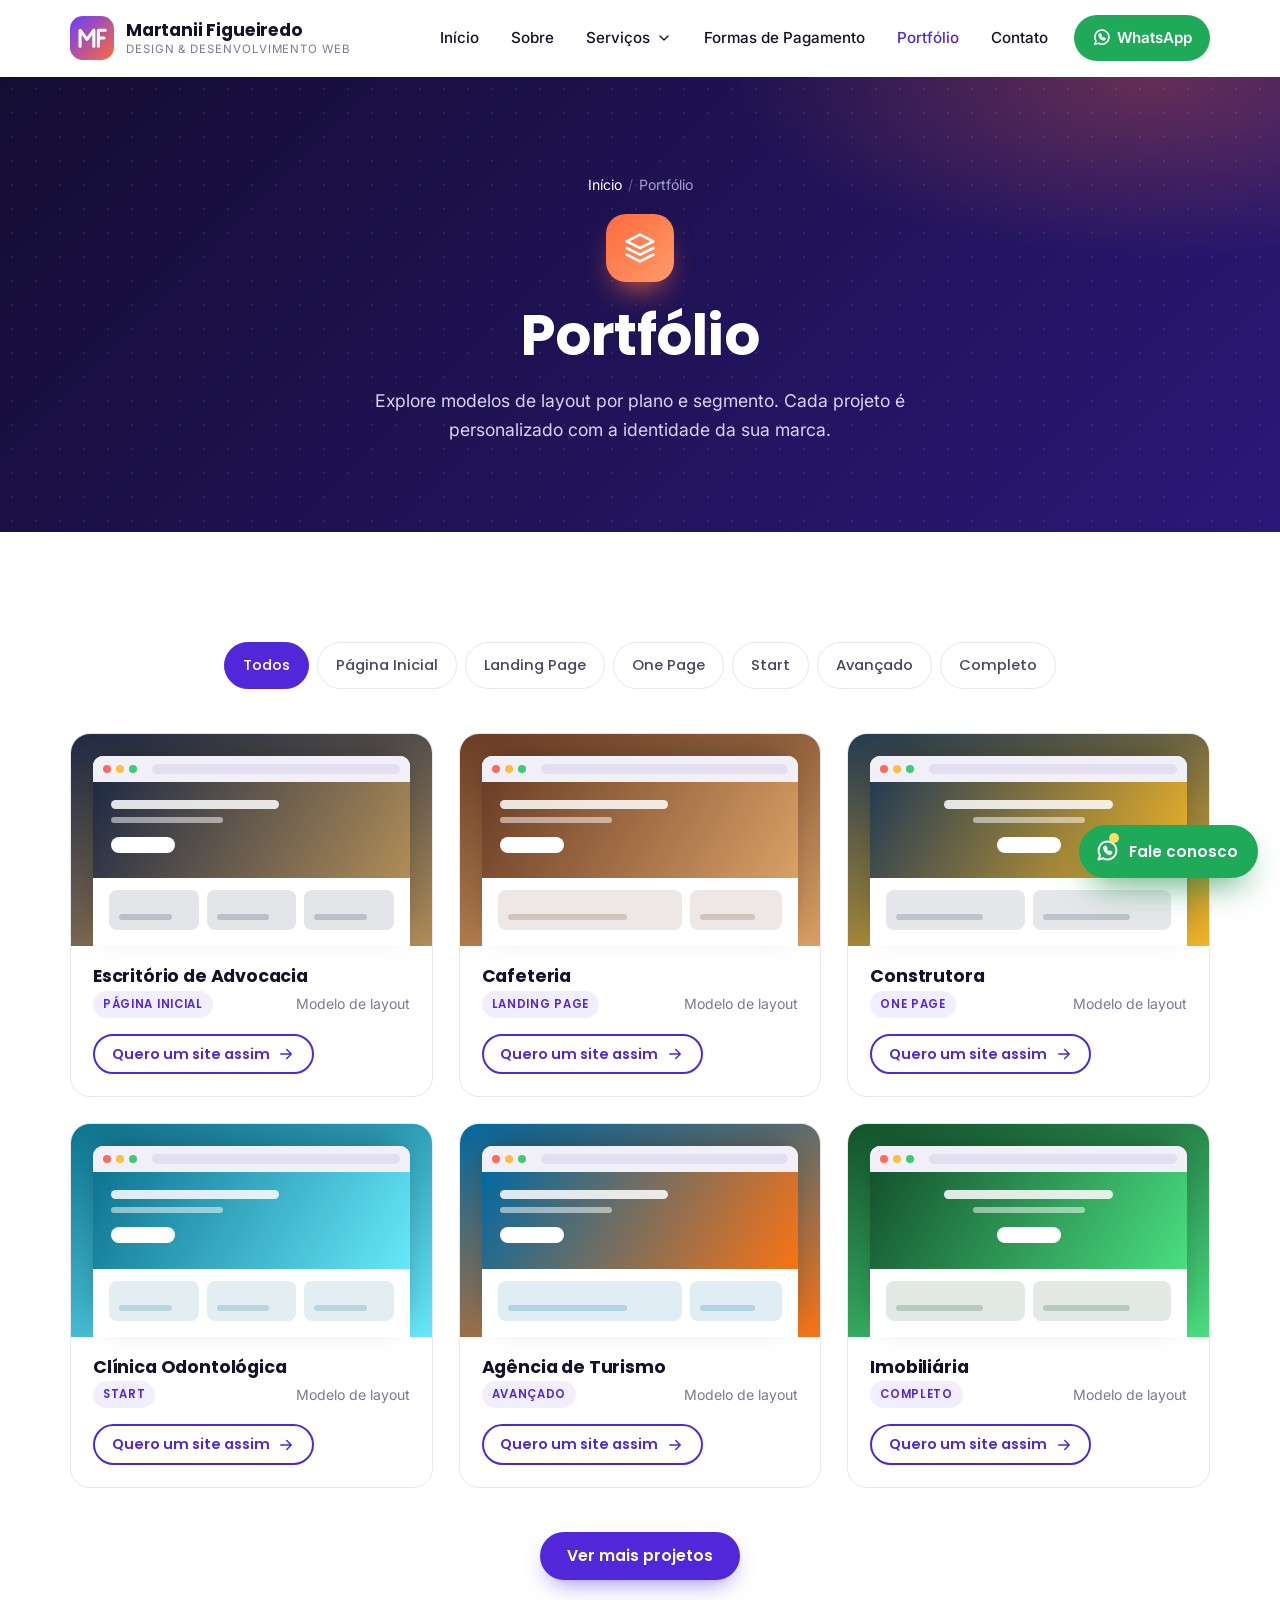
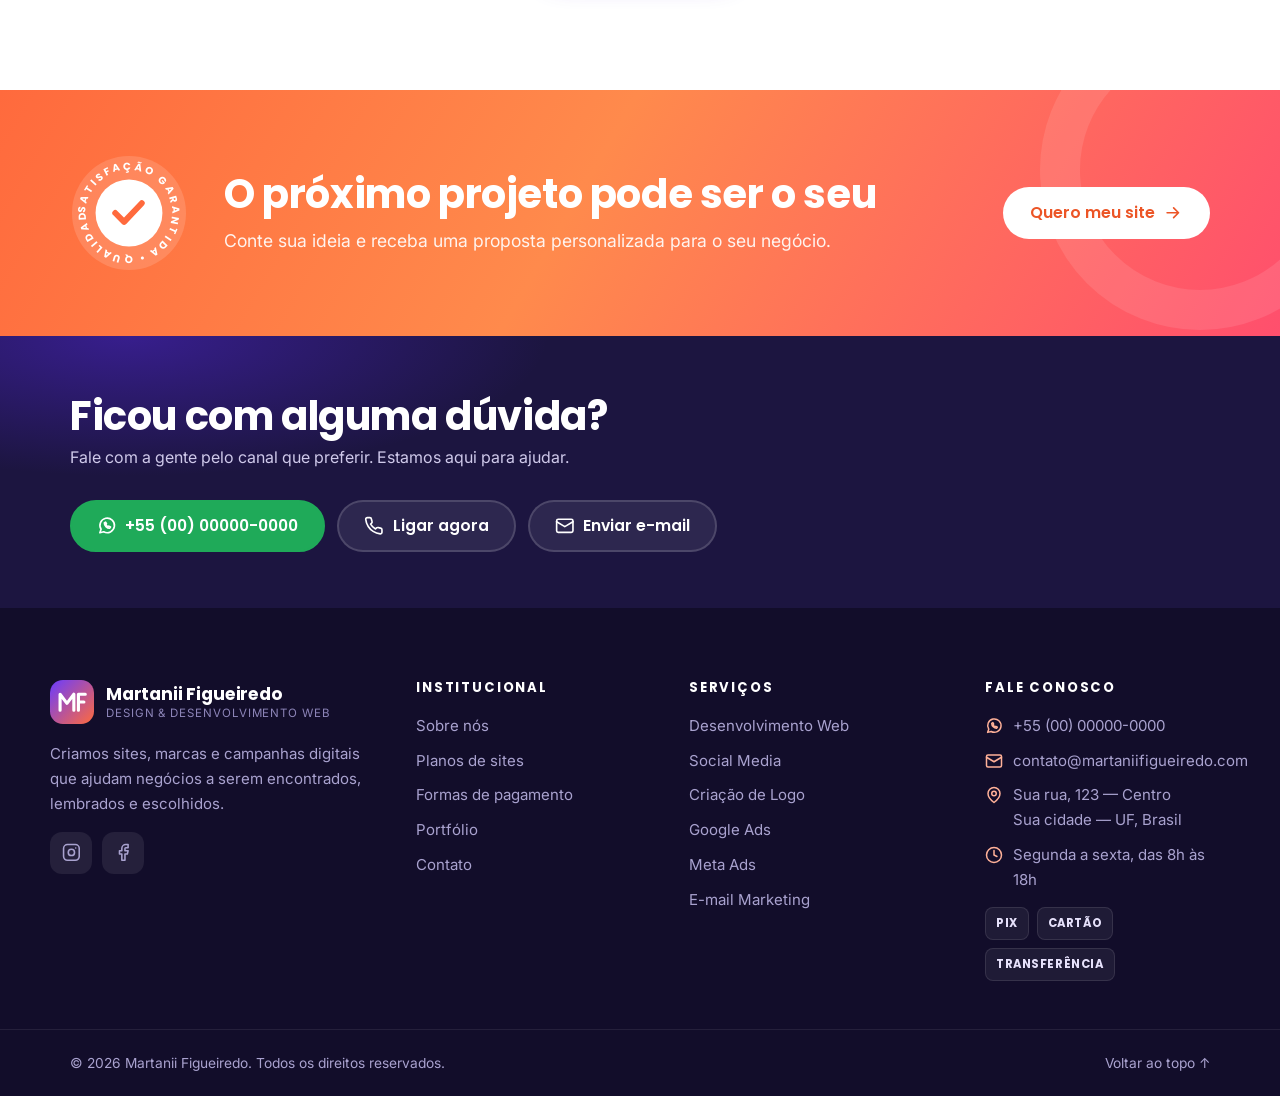
==== portfolio.html @ 997f7126 "Cria site da Martanii Figueiredo com todas as páginas Site estático com Início, Sobre, seis páginas " ====
<!DOCTYPE html>
<html lang="pt-BR">
<head>
  <meta charset="UTF-8">
  <meta name="viewport" content="width=device-width, initial-scale=1">
  <title>Portfólio — Modelos de Sites | Martanii Figueiredo</title>
  <meta name="description" content="Veja modelos de sites por plano e segmento: advocacia, clínicas, restaurantes, construtoras, lojas e muito mais.">
  <meta name="theme-color" content="#231660">
  <meta property="og:type" content="website">
  <meta property="og:locale" content="pt_BR">
  <meta property="og:title" content="Portfólio — Modelos de Sites | Martanii Figueiredo">
  <meta property="og:description" content="Veja modelos de sites por plano e segmento: advocacia, clínicas, restaurantes, construtoras, lojas e muito mais.">
  <link rel="icon" href="assets/img/favicon.svg" type="image/svg+xml">
  <link rel="preconnect" href="https://fonts.googleapis.com">
  <link rel="preconnect" href="https://fonts.gstatic.com" crossorigin>
  <link rel="stylesheet" href="https://fonts.googleapis.com/css2?family=Inter:wght@400;500;600&family=Poppins:wght@500;600;700;800&display=swap">
  <link rel="stylesheet" href="assets/css/style.css">
  <script>document.documentElement.className = "js";</script>
  <script src="assets/js/config.js" defer></script>
  <script src="assets/js/main.js" defer></script>
</head>
<body data-page="portfolio">
  <a class="skip-link" href="#conteudo">Pular para o conteúdo</a>
  <div id="site-header"></div>

  <main id="conteudo">
    <section class="page-hero">
      <div class="container">
        <nav aria-label="Você está em"><ol class="breadcrumb"><li><a href="index.html">Início</a></li><li aria-current="page">Portfólio</li></ol></nav>
        <div class="hero-ico"><i data-icon="layers"></i></div>
        <h1>Portfólio</h1>
        <p>Explore modelos de layout por plano e segmento. Cada projeto é personalizado com a identidade da sua marca.</p>
      </div>
    </section>

    <section class="section" data-service="Desenvolvimento Web">
      <div class="container">
        <!--
          PARA ADICIONAR UM TRABALHO REAL: copie um bloco <article class="work">,
          troque o nome, a categoria (data-cat) e as cores (--c1 / --c2).
          Para mostrar uma imagem real, substitua o <div class="ui">...</div>
          por <img src="assets/img/portfolio/nome.jpg" alt="Site do cliente">
          e troque o botão por <a class="btn btn-outline btn-sm" href="https://site-do-cliente" target="_blank" rel="noopener">Ver site</a>.
        -->
        <div class="filters reveal" role="group" aria-label="Filtrar por plano"><button type="button" data-filter="all" aria-pressed="true">Todos</button><button type="button" data-filter="inicial" aria-pressed="false">Página Inicial</button><button type="button" data-filter="landing" aria-pressed="false">Landing Page</button><button type="button" data-filter="onepage" aria-pressed="false">One Page</button><button type="button" data-filter="start" aria-pressed="false">Start</button><button type="button" data-filter="avancado" aria-pressed="false">Avançado</button><button type="button" data-filter="completo" aria-pressed="false">Completo</button></div>
        <div class="portfolio">
          <article class="work reveal" data-cat="inicial">
            <div class="work-thumb v1" style="--c1:#1f2a44;--c2:#b08d57" aria-hidden="true">
              <div class="ui">
                <div class="ui-bar"><i></i><i></i><i></i><em></em></div>
                <div class="ui-hero"><div class="ui-line w60"></div><div class="ui-line w40 sm"></div><span class="ui-btn"></span></div>
                <div class="ui-body"><div class="ui-card"></div><div class="ui-card"></div><div class="ui-card"></div></div>
              </div>
            </div>
            <div class="work-info">
              <h3>Escritório de Advocacia</h3>
              <div class="work-meta"><span class="tag">Página Inicial</span><span>Modelo de layout</span></div>
              <a class="btn btn-outline btn-sm" href="contato.html" data-plan="Página Inicial">Quero um site assim <i data-icon="arrow"></i></a>
            </div>
          </article>
          <article class="work reveal" data-cat="landing">
            <div class="work-thumb v2" style="--c1:#6b3e26;--c2:#d9a066" aria-hidden="true">
              <div class="ui">
                <div class="ui-bar"><i></i><i></i><i></i><em></em></div>
                <div class="ui-hero"><div class="ui-line w60"></div><div class="ui-line w40 sm"></div><span class="ui-btn"></span></div>
                <div class="ui-body"><div class="ui-card"></div><div class="ui-card"></div></div>
              </div>
            </div>
            <div class="work-info">
              <h3>Cafeteria</h3>
              <div class="work-meta"><span class="tag">Landing Page</span><span>Modelo de layout</span></div>
              <a class="btn btn-outline btn-sm" href="contato.html" data-plan="Landing Page">Quero um site assim <i data-icon="arrow"></i></a>
            </div>
          </article>
          <article class="work reveal" data-cat="onepage">
            <div class="work-thumb v3" style="--c1:#243b53;--c2:#f0b429" aria-hidden="true">
              <div class="ui">
                <div class="ui-bar"><i></i><i></i><i></i><em></em></div>
                <div class="ui-hero"><div class="ui-line w60"></div><div class="ui-line w40 sm"></div><span class="ui-btn"></span></div>
                <div class="ui-body"><div class="ui-card"></div><div class="ui-card"></div></div>
              </div>
            </div>
            <div class="work-info">
              <h3>Construtora</h3>
              <div class="work-meta"><span class="tag">One Page</span><span>Modelo de layout</span></div>
              <a class="btn btn-outline btn-sm" href="contato.html" data-plan="One Page">Quero um site assim <i data-icon="arrow"></i></a>
            </div>
          </article>
          <article class="work reveal" data-cat="start">
            <div class="work-thumb v1" style="--c1:#0e7490;--c2:#67e8f9" aria-hidden="true">
              <div class="ui">
                <div class="ui-bar"><i></i><i></i><i></i><em></em></div>
                <div class="ui-hero"><div class="ui-line w60"></div><div class="ui-line w40 sm"></div><span class="ui-btn"></span></div>
                <div class="ui-body"><div class="ui-card"></div><div class="ui-card"></div><div class="ui-card"></div></div>
              </div>
            </div>
            <div class="work-info">
              <h3>Clínica Odontológica</h3>
              <div class="work-meta"><span class="tag">Start</span><span>Modelo de layout</span></div>
              <a class="btn btn-outline btn-sm" href="contato.html" data-plan="Start">Quero um site assim <i data-icon="arrow"></i></a>
            </div>
          </article>
          <article class="work reveal" data-cat="avancado">
            <div class="work-thumb v2" style="--c1:#0369a1;--c2:#f97316" aria-hidden="true">
              <div class="ui">
                <div class="ui-bar"><i></i><i></i><i></i><em></em></div>
                <div class="ui-hero"><div class="ui-line w60"></div><div class="ui-line w40 sm"></div><span class="ui-btn"></span></div>
                <div class="ui-body"><div class="ui-card"></div><div class="ui-card"></div></div>
              </div>
            </div>
            <div class="work-info">
              <h3>Agência de Turismo</h3>
              <div class="work-meta"><span class="tag">Avançado</span><span>Modelo de layout</span></div>
              <a class="btn btn-outline btn-sm" href="contato.html" data-plan="Avançado">Quero um site assim <i data-icon="arrow"></i></a>
            </div>
          </article>
          <article class="work reveal" data-cat="completo">
            <div class="work-thumb v3" style="--c1:#14532d;--c2:#4ade80" aria-hidden="true">
              <div class="ui">
                <div class="ui-bar"><i></i><i></i><i></i><em></em></div>
                <div class="ui-hero"><div class="ui-line w60"></div><div class="ui-line w40 sm"></div><span class="ui-btn"></span></div>
                <div class="ui-body"><div class="ui-card"></div><div class="ui-card"></div></div>
              </div>
            </div>
            <div class="work-info">
              <h3>Imobiliária</h3>
              <div class="work-meta"><span class="tag">Completo</span><span>Modelo de layout</span></div>
              <a class="btn btn-outline btn-sm" href="contato.html" data-plan="Completo">Quero um site assim <i data-icon="arrow"></i></a>
            </div>
          </article>
          <article class="work reveal" data-cat="inicial">
            <div class="work-thumb v2" style="--c1:#9d174d;--c2:#f9a8d4" aria-hidden="true">
              <div class="ui">
                <div class="ui-bar"><i></i><i></i><i></i><em></em></div>
                <div class="ui-hero"><div class="ui-line w60"></div><div class="ui-line w40 sm"></div><span class="ui-btn"></span></div>
                <div class="ui-body"><div class="ui-card"></div><div class="ui-card"></div></div>
              </div>
            </div>
            <div class="work-info">
              <h3>Estúdio de Pilates</h3>
              <div class="work-meta"><span class="tag">Página Inicial</span><span>Modelo de layout</span></div>
              <a class="btn btn-outline btn-sm" href="contato.html" data-plan="Página Inicial">Quero um site assim <i data-icon="arrow"></i></a>
            </div>
          </article>
          <article class="work reveal" data-cat="landing">
            <div class="work-thumb v1" style="--c1:#1e3a8a;--c2:#60a5fa" aria-hidden="true">
              <div class="ui">
                <div class="ui-bar"><i></i><i></i><i></i><em></em></div>
                <div class="ui-hero"><div class="ui-line w60"></div><div class="ui-line w40 sm"></div><span class="ui-btn"></span></div>
                <div class="ui-body"><div class="ui-card"></div><div class="ui-card"></div><div class="ui-card"></div></div>
              </div>
            </div>
            <div class="work-info">
              <h3>Escritório de Contabilidade</h3>
              <div class="work-meta"><span class="tag">Landing Page</span><span>Modelo de layout</span></div>
              <a class="btn btn-outline btn-sm" href="contato.html" data-plan="Landing Page">Quero um site assim <i data-icon="arrow"></i></a>
            </div>
          </article>
          <article class="work reveal" data-cat="onepage">
            <div class="work-thumb v2" style="--c1:#7f1d1d;--c2:#fb923c" aria-hidden="true">
              <div class="ui">
                <div class="ui-bar"><i></i><i></i><i></i><em></em></div>
                <div class="ui-hero"><div class="ui-line w60"></div><div class="ui-line w40 sm"></div><span class="ui-btn"></span></div>
                <div class="ui-body"><div class="ui-card"></div><div class="ui-card"></div></div>
              </div>
            </div>
            <div class="work-info">
              <h3>Restaurante</h3>
              <div class="work-meta"><span class="tag">One Page</span><span>Modelo de layout</span></div>
              <a class="btn btn-outline btn-sm" href="contato.html" data-plan="One Page">Quero um site assim <i data-icon="arrow"></i></a>
            </div>
          </article>
          <article class="work reveal" data-cat="start">
            <div class="work-thumb v3" style="--c1:#6d28d9;--c2:#fcd34d" aria-hidden="true">
              <div class="ui">
                <div class="ui-bar"><i></i><i></i><i></i><em></em></div>
                <div class="ui-hero"><div class="ui-line w60"></div><div class="ui-line w40 sm"></div><span class="ui-btn"></span></div>
                <div class="ui-body"><div class="ui-card"></div><div class="ui-card"></div></div>
              </div>
            </div>
            <div class="work-info">
              <h3>Pet Shop</h3>
              <div class="work-meta"><span class="tag">Start</span><span>Modelo de layout</span></div>
              <a class="btn btn-outline btn-sm" href="contato.html" data-plan="Start">Quero um site assim <i data-icon="arrow"></i></a>
            </div>
          </article>
          <article class="work reveal" data-cat="avancado">
            <div class="work-thumb v1" style="--c1:#334155;--c2:#38bdf8" aria-hidden="true">
              <div class="ui">
                <div class="ui-bar"><i></i><i></i><i></i><em></em></div>
                <div class="ui-hero"><div class="ui-line w60"></div><div class="ui-line w40 sm"></div><span class="ui-btn"></span></div>
                <div class="ui-body"><div class="ui-card"></div><div class="ui-card"></div><div class="ui-card"></div></div>
              </div>
            </div>
            <div class="work-info">
              <h3>Engenharia</h3>
              <div class="work-meta"><span class="tag">Avançado</span><span>Modelo de layout</span></div>
              <a class="btn btn-outline btn-sm" href="contato.html" data-plan="Avançado">Quero um site assim <i data-icon="arrow"></i></a>
            </div>
          </article>
          <article class="work reveal" data-cat="completo">
            <div class="work-thumb v2" style="--c1:#be185d;--c2:#fb7185" aria-hidden="true">
              <div class="ui">
                <div class="ui-bar"><i></i><i></i><i></i><em></em></div>
                <div class="ui-hero"><div class="ui-line w60"></div><div class="ui-line w40 sm"></div><span class="ui-btn"></span></div>
                <div class="ui-body"><div class="ui-card"></div><div class="ui-card"></div></div>
              </div>
            </div>
            <div class="work-info">
              <h3>Loja de Moda</h3>
              <div class="work-meta"><span class="tag">Completo</span><span>Modelo de layout</span></div>
              <a class="btn btn-outline btn-sm" href="contato.html" data-plan="Completo">Quero um site assim <i data-icon="arrow"></i></a>
            </div>
          </article>
          <article class="work reveal" data-cat="inicial">
            <div class="work-thumb v3" style="--c1:#5b21b6;--c2:#c4b5fd" aria-hidden="true">
              <div class="ui">
                <div class="ui-bar"><i></i><i></i><i></i><em></em></div>
                <div class="ui-hero"><div class="ui-line w60"></div><div class="ui-line w40 sm"></div><span class="ui-btn"></span></div>
                <div class="ui-body"><div class="ui-card"></div><div class="ui-card"></div></div>
              </div>
            </div>
            <div class="work-info">
              <h3>Consultório de Psicologia</h3>
              <div class="work-meta"><span class="tag">Página Inicial</span><span>Modelo de layout</span></div>
              <a class="btn btn-outline btn-sm" href="contato.html" data-plan="Página Inicial">Quero um site assim <i data-icon="arrow"></i></a>
            </div>
          </article>
          <article class="work reveal" data-cat="landing">
            <div class="work-thumb v3" style="--c1:#111827;--c2:#ef4444" aria-hidden="true">
              <div class="ui">
                <div class="ui-bar"><i></i><i></i><i></i><em></em></div>
                <div class="ui-hero"><div class="ui-line w60"></div><div class="ui-line w40 sm"></div><span class="ui-btn"></span></div>
                <div class="ui-body"><div class="ui-card"></div><div class="ui-card"></div></div>
              </div>
            </div>
            <div class="work-info">
              <h3>Oficina Mecânica</h3>
              <div class="work-meta"><span class="tag">Landing Page</span><span>Modelo de layout</span></div>
              <a class="btn btn-outline btn-sm" href="contato.html" data-plan="Landing Page">Quero um site assim <i data-icon="arrow"></i></a>
            </div>
          </article>
          <article class="work reveal" data-cat="onepage">
            <div class="work-thumb v1" style="--c1:#047857;--c2:#facc15" aria-hidden="true">
              <div class="ui">
                <div class="ui-bar"><i></i><i></i><i></i><em></em></div>
                <div class="ui-hero"><div class="ui-line w60"></div><div class="ui-line w40 sm"></div><span class="ui-btn"></span></div>
                <div class="ui-body"><div class="ui-card"></div><div class="ui-card"></div><div class="ui-card"></div></div>
              </div>
            </div>
            <div class="work-info">
              <h3>Escola de Idiomas</h3>
              <div class="work-meta"><span class="tag">One Page</span><span>Modelo de layout</span></div>
              <a class="btn btn-outline btn-sm" href="contato.html" data-plan="One Page">Quero um site assim <i data-icon="arrow"></i></a>
            </div>
          </article>
        </div>
        <div class="load-more"><button class="btn btn-primary" id="load-more" type="button">Ver mais projetos</button></div>
      </div>
    </section>

    <section class="guarantee">
      <div class="container">
        <svg class="seal" viewBox="0 0 120 120" aria-hidden="true">
            <defs><path id="sealPath" d="M60 60m-44 0a44 44 0 1 1 88 0a44 44 0 1 1-88 0"/></defs>
            <circle cx="60" cy="60" r="58" fill="rgba(255,255,255,.14)"/>
            <circle cx="60" cy="60" r="34" fill="#fff"/>
            <g class="seal-spin"><text font-family="Poppins, sans-serif" font-size="10.5" font-weight="700" letter-spacing="2.2" fill="#fff"><textPath href="#sealPath">SATISFAÇÃO GARANTIDA • QUALIDADE •</textPath></text></g>
            <path d="m46 60 9 9 18-19" fill="none" stroke="#ff6a3d" stroke-width="6" stroke-linecap="round" stroke-linejoin="round"/>
          </svg>
        <div>
          <h2>O próximo projeto pode ser o seu</h2>
          <p>Conte sua ideia e receba uma proposta personalizada para o seu negócio.</p>
        </div>
        <a class="btn" href="contato.html">Quero meu site <i data-icon="arrow"></i></a>
      </div>
    </section>

    <div id="site-help"></div>
  </main>

  <div id="site-footer"></div>
</body>
</html>
---- assets/css/style.css ----
/* ==========================================================
   Martanii Figueiredo — Design & Desenvolvimento Web
   Folha de estilos principal
   ========================================================== */

:root {
  --primary: #5227d9;
  --primary-600: #4119c2;
  --primary-700: #33129e;
  --primary-50: #f2eeff;
  --primary-100: #e4dcff;
  --accent: #ff6a3d;
  --accent-600: #ec5526;
  --green: #1faa59;
  --green-600: #178a47;

  --ink: #15112b;
  --text: #4a4662;
  --muted: #7d7995;
  --line: #e8e5f2;
  --bg: #ffffff;
  --bg-alt: #f7f5fd;
  --dark: #120d2a;
  --dark-2: #1c1540;

  --radius: 18px;
  --radius-sm: 10px;
  --shadow-sm: 0 2px 6px rgba(21, 17, 43, .06);
  --shadow: 0 12px 32px -12px rgba(33, 18, 110, .22);
  --shadow-lg: 0 30px 60px -20px rgba(33, 18, 110, .35);

  --container: 1180px;
  --header-h: 76px;

  --font-body: "Inter", system-ui, -apple-system, "Segoe UI", Roboto, sans-serif;
  --font-head: "Poppins", "Inter", system-ui, sans-serif;
}

*,
*::before,
*::after { box-sizing: border-box; }

html { scroll-behavior: smooth; -webkit-text-size-adjust: 100%; }

body {
  margin: 0;
  font-family: var(--font-body);
  font-size: 16px;
  line-height: 1.65;
  color: var(--text);
  background: var(--bg);
  -webkit-font-smoothing: antialiased;
  overflow-x: hidden;
}

img, svg { max-width: 100%; display: block; }
a { color: var(--primary); text-decoration: none; }
a:hover { color: var(--primary-600); }
button { font: inherit; cursor: pointer; }

h1, h2, h3, h4, h5 {
  font-family: var(--font-head);
  color: var(--ink);
  line-height: 1.2;
  margin: 0 0 .5em;
  font-weight: 700;
  letter-spacing: -.01em;
}
h1 { font-size: clamp(2.1rem, 4.6vw, 3.5rem); }
h2 { font-size: clamp(1.7rem, 3.2vw, 2.5rem); }
h3 { font-size: clamp(1.25rem, 2vw, 1.5rem); }
h4 { font-size: 1.12rem; }
p { margin: 0 0 1em; }

.container { width: 100%; max-width: var(--container); margin: 0 auto; padding: 0 20px; }

.sr-only {
  position: absolute; width: 1px; height: 1px; padding: 0; margin: -1px;
  overflow: hidden; clip: rect(0, 0, 0, 0); white-space: nowrap; border: 0;
}

.skip-link {
  position: absolute; left: 12px; top: -60px; z-index: 200;
  background: var(--ink); color: #fff; padding: 10px 16px; border-radius: 8px;
}
.skip-link:focus { top: 12px; color: #fff; }

:focus-visible { outline: 3px solid var(--accent); outline-offset: 3px; border-radius: 4px; }

.icon { width: 1.25em; height: 1.25em; flex: none; stroke: currentColor; fill: none; stroke-width: 2; stroke-linecap: round; stroke-linejoin: round; }
.icon.fill { fill: currentColor; stroke: none; }

/* ---------- Botões ---------- */
.btn {
  display: inline-flex; align-items: center; justify-content: center; gap: .55em;
  padding: .9em 1.6em; border-radius: 999px; border: 2px solid transparent;
  font-family: var(--font-head); font-weight: 600; font-size: .98rem; line-height: 1;
  transition: transform .2s ease, box-shadow .2s ease, background-color .2s ease, color .2s ease, border-color .2s ease;
  white-space: nowrap;
}
.btn:hover { transform: translateY(-2px); }
.btn-primary { background: var(--primary); color: #fff; box-shadow: 0 10px 24px -10px rgba(82, 39, 217, .7); }
.btn-primary:hover { background: var(--primary-600); color: #fff; }
.btn-accent { background: var(--accent); color: #fff; box-shadow: 0 10px 24px -10px rgba(255, 106, 61, .8); }
.btn-accent:hover { background: var(--accent-600); color: #fff; }
.btn-whats { background: var(--green); color: #fff; }
.btn-whats:hover { background: var(--green-600); color: #fff; }
.btn-outline { border-color: currentColor; color: var(--primary); background: transparent; }
.btn-outline:hover { background: var(--primary); border-color: var(--primary); color: #fff; }
.btn-ghost-light { border-color: rgba(255, 255, 255, .45); color: #fff; }
.btn-ghost-light:hover { background: #fff; color: var(--ink); border-color: #fff; }
.btn-block { width: 100%; white-space: normal; text-align: center; }
.btn-sm { padding: .65em 1.15em; font-size: .9rem; }

/* ---------- Header ---------- */
.site-header {
  position: sticky; top: 0; z-index: 100;
  background: rgba(255, 255, 255, .92);
  backdrop-filter: saturate(160%) blur(12px);
  -webkit-backdrop-filter: saturate(160%) blur(12px);
  border-bottom: 1px solid transparent;
  transition: box-shadow .25s ease, border-color .25s ease;
}
.site-header.scrolled { box-shadow: 0 8px 24px -16px rgba(21, 17, 43, .35); border-color: var(--line); }
#site-header { min-height: var(--header-h); }

.nav { display: flex; align-items: center; justify-content: space-between; height: var(--header-h); gap: 20px; }

.brand { display: flex; align-items: center; gap: 12px; color: var(--ink); }
.brand:hover { color: var(--ink); }
.brand-mark { width: 44px; height: 44px; flex: none; }
.brand-text { display: flex; flex-direction: column; line-height: 1.1; }
.brand-name { font-family: var(--font-head); font-weight: 700; font-size: 1.08rem; letter-spacing: -.01em; }
.brand-tag { font-size: .72rem; color: var(--muted); letter-spacing: .08em; text-transform: uppercase; margin-top: 3px; }

.menu { display: flex; align-items: center; gap: 4px; list-style: none; margin: 0; padding: 0; }
.menu > li { position: relative; }
.menu a, .menu .dd-toggle {
  display: flex; align-items: center; gap: 6px;
  padding: 10px 14px; border-radius: 10px; border: 0; background: none;
  color: var(--ink); font-weight: 500; font-size: .95rem;
}
.menu a:hover, .menu .dd-toggle:hover { color: var(--primary); background: var(--primary-50); }
.menu a.active, .menu .dd-toggle.active { color: var(--primary); }
.menu .dd-toggle .icon { width: 16px; height: 16px; transition: transform .2s ease; }
.menu .menu-cta { margin-left: 8px; }
.menu .menu-cta a { background: var(--green); color: #fff; border-radius: 999px; padding: 10px 18px; font-weight: 600; }
.menu .menu-cta a:hover { background: var(--green-600); color: #fff; }

.dropdown {
  position: absolute; top: calc(100% + 8px); left: 50%;
  width: 560px; margin-left: -280px;
  display: grid; grid-template-columns: 1fr 1fr; gap: 4px;
  background: #fff; border: 1px solid var(--line); border-radius: var(--radius);
  box-shadow: var(--shadow-lg); padding: 12px; list-style: none; margin-top: 0;
  opacity: 0; visibility: hidden; transform: translateY(8px);
  transition: opacity .2s ease, transform .2s ease, visibility .2s;
}
.has-dd:hover .dropdown,
.has-dd.open .dropdown { opacity: 1; visibility: visible; transform: translateY(0); }
.has-dd:hover .dd-toggle .icon,
.has-dd.open .dd-toggle .icon { transform: rotate(180deg); }
.dropdown a { align-items: flex-start; gap: 12px; padding: 12px; }
.dropdown .dd-ico {
  width: 40px; height: 40px; border-radius: 12px; flex: none;
  display: grid; place-items: center; background: var(--primary-50); color: var(--primary);
}
.dropdown strong { display: block; font-family: var(--font-head); font-size: .95rem; color: var(--ink); }
.dropdown small { display: block; color: var(--muted); font-size: .82rem; font-weight: 400; line-height: 1.35; }

.nav-toggle {
  display: none; width: 46px; height: 46px; border-radius: 12px;
  border: 1px solid var(--line); background: #fff; color: var(--ink);
  align-items: center; justify-content: center;
}
.nav-toggle .icon { width: 24px; height: 24px; }

/* ---------- Seções ---------- */
.section { padding: clamp(64px, 9vw, 110px) 0; }
.section-alt { background: var(--bg-alt); }
.section-dark { background: var(--dark); color: #cfc9ea; }
.section-dark h2, .section-dark h3, .section-dark h4 { color: #fff; }

.section-head { max-width: 720px; margin: 0 auto 56px; text-align: center; }
.section-head p { font-size: 1.08rem; color: var(--muted); margin: 0; }
.eyebrow {
  display: inline-flex; align-items: center; gap: 8px;
  font-family: var(--font-head); font-size: .78rem; font-weight: 600;
  letter-spacing: .14em; text-transform: uppercase; color: var(--primary);
  background: var(--primary-50); padding: 6px 14px; border-radius: 999px; margin-bottom: 16px;
}
.section-dark .eyebrow { background: rgba(255, 255, 255, .08); color: #c7b8ff; }

.grid { display: grid; gap: 24px; }
.grid-2 { grid-template-columns: repeat(2, 1fr); }
.grid-3 { grid-template-columns: repeat(3, 1fr); }
.grid-4 { grid-template-columns: repeat(4, 1fr); }
.grid > *, .services > *, .plans > *, .pay-grid > *, .portfolio > *, .contact-grid > *, .form-grid > * { min-width: 0; }

/* ---------- Hero (home) ---------- */
.hero {
  position: relative; overflow: hidden; color: #d9d3f5;
  background:
    radial-gradient(1000px 520px at 85% -10%, rgba(255, 106, 61, .35), transparent 60%),
    radial-gradient(900px 600px at -10% 110%, rgba(82, 39, 217, .75), transparent 60%),
    linear-gradient(135deg, #140d33 0%, #231660 55%, #2e1a86 100%);
  padding: clamp(56px, 8vw, 100px) 0 clamp(72px, 10vw, 130px);
}
.hero::before {
  content: ""; position: absolute; inset: 0; pointer-events: none;
  background-image: radial-gradient(rgba(255, 255, 255, .09) 1px, transparent 1px);
  background-size: 26px 26px;
  mask-image: linear-gradient(to bottom, #000 20%, transparent 90%);
  -webkit-mask-image: linear-gradient(to bottom, #000 20%, transparent 90%);
}
.hero .container { position: relative; display: grid; grid-template-columns: 1.05fr 1fr; gap: 48px; align-items: center; }
.hero h1 { color: #fff; }
.hero h1 .hl { background: linear-gradient(90deg, #ffb199, #ff6a3d); -webkit-background-clip: text; background-clip: text; color: transparent; }
.hero-lead { font-size: 1.15rem; max-width: 560px; margin-bottom: 32px; }
.hero-actions { display: flex; flex-wrap: wrap; gap: 14px; }
.hero-badges { display: flex; flex-wrap: wrap; gap: 10px 22px; margin-top: 36px; font-size: .92rem; }
.hero-badges span { display: inline-flex; align-items: center; gap: 8px; }
.hero-badges .icon { color: #7ef0b0; }
.hero-pill {
  display: inline-flex; align-items: center; gap: 10px; margin-bottom: 22px;
  padding: 6px 16px 6px 6px; border-radius: 999px; font-size: .88rem;
  background: rgba(255, 255, 255, .08); border: 1px solid rgba(255, 255, 255, .14); color: #fff;
}
.hero-pill b { background: var(--accent); color: #fff; padding: 3px 10px; border-radius: 999px; font-size: .76rem; letter-spacing: .04em; }

/* Mockup de dispositivos (CSS puro) */
.devices { position: relative; min-height: 420px; }
.laptop { position: relative; width: 100%; max-width: 560px; margin-left: auto; }
.laptop-screen {
  background: #0c0820; border-radius: 16px 16px 0 0; padding: 12px;
  border: 1px solid rgba(255, 255, 255, .12); box-shadow: var(--shadow-lg);
}
.laptop-base {
  height: 16px; margin: 0 -6%; border-radius: 0 0 18px 18px;
  background: linear-gradient(#cfc9e8, #9d95c4); position: relative;
}
.laptop-base::after { content: ""; position: absolute; left: 50%; top: 0; width: 18%; height: 6px; margin-left: -9%; background: #8a81b6; border-radius: 0 0 8px 8px; }
.phone {
  position: absolute; left: 0; bottom: -28px; width: 150px;
  background: #0c0820; border-radius: 26px; padding: 9px;
  border: 1px solid rgba(255, 255, 255, .16); box-shadow: var(--shadow-lg);
  animation: float 6s ease-in-out infinite;
}
@keyframes float { 0%, 100% { transform: translateY(0); } 50% { transform: translateY(-12px); } }

.ui { background: #fff; border-radius: 8px; overflow: hidden; }
.ui-bar { display: flex; align-items: center; gap: 5px; padding: 8px 10px; background: #f1eff8; }
.ui-bar i { width: 8px; height: 8px; border-radius: 50%; background: #d5d0e6; }
.ui-bar i:nth-child(1) { background: #ff6a5b; }
.ui-bar i:nth-child(2) { background: #ffbe3d; }
.ui-bar i:nth-child(3) { background: #3dcb73; }
.ui-bar em { flex: 1; height: 10px; margin-left: 10px; border-radius: 6px; background: #e3dff0; }
.ui-hero { padding: 22px 20px; background: linear-gradient(120deg, var(--c1, #5227d9), var(--c2, #ff6a3d)); }
.ui-line { height: 9px; border-radius: 6px; background: rgba(255, 255, 255, .85); margin-bottom: 8px; }
.ui-line.w60 { width: 60%; } .ui-line.w40 { width: 40%; } .ui-line.w80 { width: 80%; } .ui-line.w30 { width: 30%; }
.ui-line.sm { height: 6px; opacity: .6; }
.ui-btn { display: inline-block; width: 64px; height: 16px; margin-top: 6px; border-radius: 999px; background: #fff; }
.ui-body { padding: 16px 20px 20px; display: grid; grid-template-columns: repeat(3, 1fr); gap: 10px; }
.ui-card { height: 56px; border-radius: 8px; background: var(--primary-50); position: relative; }
.ui-card::after { content: ""; position: absolute; left: 10px; right: 30%; bottom: 10px; height: 6px; border-radius: 4px; background: #cfc6f6; }
.ui-body.one { grid-template-columns: 1fr; padding: 10px; gap: 8px; }
.ui-body.one .ui-card { height: 42px; }
.phone .ui-hero { padding: 18px 12px; }
.phone .ui { border-radius: 18px; }

/* ---------- Page hero (páginas internas) ---------- */
.page-hero {
  position: relative; overflow: hidden; color: #d9d3f5; text-align: center;
  background:
    radial-gradient(700px 300px at 90% 0%, rgba(255, 106, 61, .3), transparent 60%),
    linear-gradient(135deg, #140d33 0%, #2a1878 100%);
  padding: clamp(56px, 8vw, 96px) 0 clamp(56px, 8vw, 88px);
}
.page-hero::before {
  content: ""; position: absolute; inset: 0; pointer-events: none;
  background-image: radial-gradient(rgba(255, 255, 255, .08) 1px, transparent 1px);
  background-size: 24px 24px;
}
.page-hero .container { position: relative; }
.page-hero h1 { color: #fff; margin-bottom: .3em; }
.page-hero p { max-width: 640px; margin: 0 auto; font-size: 1.1rem; }
.page-hero .hero-ico {
  width: 68px; height: 68px; margin: 0 auto 20px; border-radius: 20px;
  display: grid; place-items: center; color: #fff;
  background: linear-gradient(135deg, var(--accent), #ff9a6b);
  box-shadow: 0 16px 30px -12px rgba(255, 106, 61, .9);
}
.page-hero .hero-ico .icon { width: 32px; height: 32px; }

.breadcrumb {
  display: flex; justify-content: center; flex-wrap: wrap; gap: 6px;
  list-style: none; padding: 0; margin: 0 0 18px; font-size: .88rem;
}
.breadcrumb li { display: flex; align-items: center; gap: 6px; color: #a79fd0; }
.breadcrumb li + li::before { content: "/"; opacity: .5; }
.breadcrumb a { color: #fff; }
.breadcrumb a:hover { color: #ffb199; }

/* ---------- Cards de serviços ---------- */
.services { display: grid; grid-template-columns: repeat(3, 1fr); gap: 24px; }
.service-card {
  position: relative; display: flex; flex-direction: column;
  padding: 32px; border-radius: var(--radius); background: #fff;
  border: 1px solid var(--line); color: var(--text);
  transition: transform .25s ease, box-shadow .25s ease, border-color .25s ease;
  overflow: hidden;
}
.service-card:hover { transform: translateY(-6px); box-shadow: var(--shadow); border-color: transparent; color: var(--text); }
.service-card .s-ico {
  width: 58px; height: 58px; border-radius: 16px; margin-bottom: 22px;
  display: grid; place-items: center; background: var(--primary-50); color: var(--primary);
  transition: background .25s ease, color .25s ease;
}
.service-card .s-ico .icon { width: 28px; height: 28px; }
.service-card:hover .s-ico { background: var(--primary); color: #fff; }
.service-card h3 { font-size: 1.28rem; margin-bottom: .35em; }
.service-card p { color: var(--muted); margin-bottom: 20px; }
.service-card .more { margin-top: auto; display: inline-flex; align-items: center; gap: 6px; font-weight: 600; color: var(--primary); font-family: var(--font-head); font-size: .94rem; }
.service-card .more .icon { transition: transform .2s ease; }
.service-card:hover .more .icon { transform: translateX(4px); }

.service-card.featured {
  grid-row: span 3; color: #d9d3f5; border: 0;
  background: linear-gradient(160deg, #2a1878, #5227d9 70%, #7a4dff);
}
.service-card.featured h3 { color: #fff; font-size: 1.7rem; }
.service-card.featured p { color: #d9d3f5; }
.service-card.featured .s-ico { background: rgba(255, 255, 255, .14); color: #fff; }
.service-card.featured .more { color: #ffb199; }
.service-card.featured .mini-ui { margin-top: 10px; margin-bottom: 28px; box-shadow: 0 20px 40px -20px rgba(0, 0, 0, .6); }
.service-card.featured:hover .s-ico { background: #fff; color: var(--primary); }

.service-card.cta-card { border: 2px dashed var(--primary-100); background: var(--bg-alt); }
.service-card.cta-card:hover { border-color: var(--primary); }

/* ---------- Features ---------- */
.feature { text-align: center; padding: 8px 10px; }
.f-ico {
  width: 76px; height: 76px; border-radius: 24px;
  display: grid; place-items: center; color: var(--primary);
  background: linear-gradient(135deg, var(--primary-50), #fff);
  border: 1px solid var(--primary-100);
  box-shadow: 0 14px 28px -18px rgba(82, 39, 217, .6);
}
.f-ico .icon { width: 32px; height: 32px; }
.feature .f-ico { margin: 0 auto 20px; }
.feature h4 { margin-bottom: .4em; }
.feature p { color: var(--muted); font-size: .96rem; margin: 0; }

.feature-row { display: flex; gap: 18px; align-items: flex-start; }
.feature-row .f-ico { width: 54px; height: 54px; border-radius: 16px; margin: 0; flex: none; }
.feature-row .f-ico .icon { width: 26px; height: 26px; }
.feature-row h4 { margin-bottom: .25em; }

/* ---------- Faixa de garantia ---------- */
.guarantee {
  position: relative; overflow: hidden;
  background: linear-gradient(120deg, var(--accent) 0%, #ff8a4c 45%, #ff4f6d 100%);
  color: #fff; padding: 64px 0;
}
.guarantee::after {
  content: ""; position: absolute; right: -80px; top: -80px; width: 320px; height: 320px;
  border-radius: 50%; border: 40px solid rgba(255, 255, 255, .1);
}
.guarantee .container { position: relative; display: flex; align-items: center; gap: 36px; z-index: 1; }
.guarantee h2 { color: #fff; margin-bottom: .2em; }
.guarantee p { margin: 0; font-size: 1.1rem; color: #fff3ee; max-width: 640px; }
.guarantee .btn { margin-left: auto; background: #fff; color: var(--accent-600); }
.guarantee .btn:hover { background: var(--ink); color: #fff; }
.seal { width: 118px; height: 118px; flex: none; }
.seal-spin { transform-origin: 60px 60px; animation: spin 26s linear infinite; }
@keyframes spin { to { transform: rotate(360deg); } }

/* ---------- Passos ---------- */
.steps { display: grid; grid-template-columns: repeat(3, 1fr); gap: 28px; counter-reset: step; position: relative; }
.step {
  position: relative; background: #fff; border-radius: var(--radius); padding: 36px 30px 32px;
  border: 1px solid var(--line); text-align: center;
}
.step-num {
  position: absolute; top: -18px; left: 50%; transform: translateX(-50%);
  width: 38px; height: 38px; border-radius: 50%; display: grid; place-items: center;
  background: var(--accent); color: #fff; font-family: var(--font-head); font-weight: 700;
  box-shadow: 0 0 0 6px var(--bg-alt);
}
.step .f-ico { margin: 0 auto 18px; }
.step h4 { margin-bottom: .35em; }
.step p { color: var(--muted); margin: 0; font-size: .96rem; }

/* ---------- Faixa de dúvidas ---------- */
.help {
  background: var(--dark-2); color: #cfc9ea; padding: 56px 0;
  background-image: radial-gradient(600px 200px at 10% 0%, rgba(82, 39, 217, .5), transparent 70%);
}
.help .container { display: flex; align-items: center; justify-content: space-between; gap: 30px; flex-wrap: wrap; }
.help h2 { color: #fff; margin: 0; }
.help p { margin: 4px 0 0; }
.help-actions { display: flex; flex-wrap: wrap; gap: 12px; }
.help-actions .btn { background: rgba(255, 255, 255, .08); color: #fff; border-color: rgba(255, 255, 255, .15); }
.help-actions .btn:hover { background: #fff; color: var(--ink); }
.help-actions .btn.btn-whats { background: var(--green); border-color: var(--green); }
.help-actions .btn.btn-whats:hover { background: var(--green-600); color: #fff; }

/* ---------- Intro de serviço ---------- */
.intro { display: grid; grid-template-columns: 1fr 1fr; gap: 56px; align-items: center; }
.intro h2 { margin-bottom: .5em; }
.intro p.lead { font-size: 1.1rem; }
.intro-art {
  position: relative; border-radius: 28px; padding: 36px;
  background: linear-gradient(145deg, var(--primary-50), #fff 60%);
  border: 1px solid var(--primary-100);
}
.intro-art .ui { box-shadow: var(--shadow); }
.intro-chip {
  position: absolute; display: flex; align-items: center; gap: 10px;
  background: #fff; border-radius: 14px; padding: 10px 14px; box-shadow: var(--shadow);
  font-family: var(--font-head); font-weight: 600; font-size: .88rem; color: var(--ink);
}
.intro-chip .icon { color: var(--green); }
.intro-chip.c1 { left: -18px; bottom: 28px; }
.intro-chip.c2 { right: -14px; top: 22px; }
.intro-chip.c2 .icon { color: var(--accent); }

.check-list { list-style: none; padding: 0; margin: 0 0 24px; display: grid; gap: 10px; }
.check-list li { display: flex; gap: 10px; align-items: flex-start; }
.check-list .icon { color: var(--green); margin-top: 3px; }

/* ---------- Planos ---------- */
.plan-group + .plan-group { margin-top: 80px; }
.plans { display: grid; grid-template-columns: repeat(3, 1fr); gap: 24px; align-items: stretch; }
.plan {
  position: relative; display: flex; flex-direction: column;
  background: #fff; border: 1px solid var(--line); border-radius: 22px; padding: 34px 30px;
  transition: transform .25s ease, box-shadow .25s ease;
}
.plan:hover { transform: translateY(-6px); box-shadow: var(--shadow); }
.plan.popular { border: 2px solid var(--primary); box-shadow: var(--shadow); }
.plan .badge {
  position: absolute; top: -14px; left: 50%; transform: translateX(-50%);
  background: var(--primary); color: #fff; font-family: var(--font-head);
  font-size: .74rem; font-weight: 600; letter-spacing: .08em; text-transform: uppercase;
  padding: 6px 14px; border-radius: 999px; white-space: nowrap;
}
.plan-name { font-size: 1.3rem; margin-bottom: .2em; }
.plan-desc { color: var(--muted); font-size: .94rem; margin-bottom: 20px; min-height: 3em; }
.plan-price { display: flex; align-items: flex-start; gap: 4px; color: var(--ink); margin-bottom: 4px; }
.plan-price .cur { font-family: var(--font-head); font-weight: 600; font-size: 1.1rem; margin-top: 8px; }
.plan-price strong { font-family: var(--font-head); font-size: 2.8rem; line-height: 1; letter-spacing: -.03em; }
.plan-price .per { align-self: flex-end; color: var(--muted); font-size: .9rem; margin-bottom: 6px; }
.plan-note { font-size: .85rem; color: var(--muted); margin-bottom: 22px; min-height: 1.4em; }
.plan-note b { color: var(--green-600); }
.plan ul { list-style: none; padding: 20px 0 0; margin: 0 0 28px; border-top: 1px dashed var(--line); display: grid; gap: 10px; font-size: .95rem; }
.plan li { display: flex; gap: 10px; align-items: flex-start; }
.plan li .icon { color: var(--green); margin-top: 3px; width: 18px; height: 18px; }
.plan li.no { color: #b2aec6; text-decoration: line-through; }
.plan li.no .icon { color: #cfcbe0; }
.plan .btn { margin-top: auto; }

.plan.custom {
  background: linear-gradient(160deg, #1c1540, #2a1878); color: #cfc9ea; border: 0;
  justify-content: center;
}
.plan.custom h3 { color: #fff; }
.plan.custom .plan-desc { color: #cfc9ea; }

.period-switch {
  display: inline-flex; flex-wrap: wrap; justify-content: center; gap: 4px;
  background: #fff; border: 1px solid var(--line); border-radius: 999px; padding: 5px;
  margin: 0 auto 44px; box-shadow: var(--shadow-sm);
}
.period-switch button {
  border: 0; background: none; border-radius: 999px; padding: 10px 18px;
  font-family: var(--font-head); font-weight: 600; font-size: .9rem; color: var(--text);
}
.period-switch button small { color: var(--green-600); font-weight: 600; margin-left: 4px; }
.period-switch button[aria-pressed="true"] { background: var(--primary); color: #fff; }
.period-switch button[aria-pressed="true"] small { color: #b9ffd6; }
.center { text-align: center; }

.plans-footnote { text-align: center; color: var(--muted); font-size: .9rem; margin-top: 32px; }

/* ---------- FAQ ---------- */
.faq { max-width: 820px; margin: 0 auto; display: grid; gap: 14px; }
.faq details {
  background: #fff; border: 1px solid var(--line); border-radius: 14px; padding: 0 22px;
  transition: box-shadow .2s ease;
}
.faq details[open] { box-shadow: var(--shadow); border-color: transparent; }
.faq summary {
  list-style: none; cursor: pointer; padding: 20px 0; display: flex; justify-content: space-between; gap: 16px;
  font-family: var(--font-head); font-weight: 600; color: var(--ink);
}
.faq summary::-webkit-details-marker { display: none; }
.faq summary .icon { color: var(--primary); transition: transform .2s ease; margin-top: 2px; }
.faq details[open] summary .icon { transform: rotate(45deg); }
.faq details p { margin: 0 0 20px; color: var(--muted); }

/* ---------- Sobre ---------- */
.about-grid { display: grid; grid-template-columns: 1.1fr .9fr; gap: 60px; align-items: center; }
.about-card {
  position: relative; border-radius: 28px; padding: 44px 36px; color: #d9d3f5;
  background: linear-gradient(155deg, #2a1878, #5227d9); box-shadow: var(--shadow-lg); overflow: hidden;
}
.about-card::after {
  content: ""; position: absolute; right: -60px; bottom: -60px; width: 220px; height: 220px; border-radius: 50%;
  background: radial-gradient(circle, rgba(255, 106, 61, .55), transparent 70%);
}
.about-card .brand-mark { width: 84px; height: 84px; margin-bottom: 24px; }
.about-card h3 { color: #fff; }
.about-card blockquote { margin: 0; font-size: 1.12rem; font-style: italic; position: relative; z-index: 1; }
.value-card { background: #fff; border: 1px solid var(--line); border-radius: var(--radius); padding: 30px; }
.value-card .f-ico { margin: 0 0 18px; width: 56px; height: 56px; border-radius: 16px; }
.value-card .f-ico .icon { width: 26px; height: 26px; }
.value-card p { margin: 0; color: var(--muted); }

/* ---------- Pagamentos ---------- */
.pay-grid { display: grid; grid-template-columns: repeat(3, 1fr); gap: 24px; }
.pay-card { background: #fff; border: 1px solid var(--line); border-radius: 22px; padding: 32px; display: flex; flex-direction: column; }
.pay-card .f-ico { margin: 0 0 20px; width: 60px; height: 60px; border-radius: 18px; }
.pay-card .f-ico .icon { width: 28px; height: 28px; }
.pay-card h3 { font-size: 1.25rem; }
.pay-card p { color: var(--muted); }
.pay-data { list-style: none; padding: 16px 18px; margin: 0 0 20px; background: var(--bg-alt); border-radius: 12px; display: grid; gap: 6px; font-size: .94rem; }
.pay-data li { display: flex; justify-content: space-between; gap: 12px; flex-wrap: wrap; }
.pay-data li span { color: var(--muted); }
.pay-data li b { color: var(--ink); font-weight: 600; word-break: break-all; text-align: right; }
.pay-card .btn { margin-top: auto; }
.card-brands { display: flex; flex-wrap: wrap; gap: 8px; margin-bottom: 20px; }
.card-brands span {
  font-family: var(--font-head); font-weight: 700; font-size: .78rem; letter-spacing: .04em;
  padding: 7px 12px; border-radius: 8px; background: var(--bg-alt); color: var(--ink); border: 1px solid var(--line);
}
.notice {
  display: flex; gap: 16px; align-items: flex-start; margin-top: 36px;
  background: #fff8f4; border: 1px solid #ffd9c9; border-radius: 16px; padding: 22px 24px; color: #7a3d24;
}
.notice .icon { color: var(--accent); width: 26px; height: 26px; margin-top: 2px; }
.notice p { margin: 0; }
.copied { color: var(--green-600) !important; }

/* ---------- Portfólio ---------- */
.filters { display: flex; flex-wrap: wrap; justify-content: center; gap: 8px; margin-bottom: 44px; }
.filters button {
  border: 1px solid var(--line); background: #fff; color: var(--text);
  padding: 10px 18px; border-radius: 999px; font-family: var(--font-head); font-weight: 500; font-size: .92rem;
  transition: all .2s ease;
}
.filters button:hover { border-color: var(--primary); color: var(--primary); }
.filters button[aria-pressed="true"] { background: var(--primary); border-color: var(--primary); color: #fff; }

.portfolio { display: grid; grid-template-columns: repeat(3, 1fr); gap: 26px; }
.work {
  background: #fff; border: 1px solid var(--line); border-radius: 20px; overflow: hidden;
  transition: transform .25s ease, box-shadow .25s ease;
}
.work:hover { transform: translateY(-6px); box-shadow: var(--shadow); }
.work[hidden] { display: none; }
.work-thumb { padding: 22px 22px 0; background: linear-gradient(160deg, var(--c1), var(--c2)); }
.work-thumb .ui { border-radius: 10px 10px 0 0; box-shadow: 0 -10px 30px -10px rgba(0, 0, 0, .35); }
.work-thumb .ui-hero { background: linear-gradient(120deg, var(--c1), var(--c2)); padding: 18px; }
.work-thumb .ui-body { padding: 12px 16px 16px; gap: 8px; }
.work-thumb .ui-card { height: 40px; background: color-mix(in srgb, var(--c1) 12%, #fff); }
.work-thumb .ui-card::after { background: color-mix(in srgb, var(--c1) 30%, #fff); }
.work-thumb.v2 .ui-body { grid-template-columns: 2fr 1fr; }
.work-thumb.v3 .ui-body { grid-template-columns: 1fr 1fr; }
.work-thumb.v3 .ui-hero { text-align: center; }
.work-thumb.v3 .ui-line { margin-left: auto; margin-right: auto; }
.work-info { padding: 20px 22px 22px; }
.work-info h3 { font-size: 1.1rem; margin-bottom: .2em; }
.work-meta { display: flex; align-items: center; justify-content: space-between; gap: 10px; font-size: .88rem; color: var(--muted); }
.tag {
  display: inline-block; font-family: var(--font-head); font-size: .72rem; font-weight: 600; letter-spacing: .06em;
  text-transform: uppercase; padding: 4px 10px; border-radius: 999px; background: var(--primary-50); color: var(--primary);
}
.work-info .btn { margin-top: 16px; }
.load-more { text-align: center; margin-top: 44px; }

/* ---------- Contato ---------- */
.contact-grid { display: grid; grid-template-columns: 1.35fr .9fr; gap: 36px; align-items: start; }
.form-card { background: #fff; border: 1px solid var(--line); border-radius: 24px; padding: clamp(24px, 4vw, 44px); box-shadow: var(--shadow); }
.form-card h2 { font-size: 1.7rem; }
.form-grid { display: grid; grid-template-columns: 1fr 1fr; gap: 18px; }
.form-grid .full { grid-column: 1 / -1; }
.field label { display: block; font-weight: 600; color: var(--ink); font-size: .9rem; margin-bottom: 6px; }
.field label .req { color: var(--accent); }
.field input, .field select, .field textarea {
  width: 100%; font: inherit; color: var(--ink); background: var(--bg-alt);
  border: 1.5px solid var(--line); border-radius: 12px; padding: 13px 15px;
  transition: border-color .2s ease, background .2s ease, box-shadow .2s ease;
}
.field textarea { min-height: 150px; resize: vertical; }
.field input:focus, .field select:focus, .field textarea:focus {
  outline: none; border-color: var(--primary); background: #fff; box-shadow: 0 0 0 4px var(--primary-50);
}
.field .error { display: none; color: #d23c3c; font-size: .82rem; margin-top: 5px; }
.field.invalid input, .field.invalid textarea, .field.invalid select { border-color: #e35d5d; }
.field.invalid .error { display: block; }
.form-actions { display: flex; flex-wrap: wrap; gap: 12px; align-items: center; margin-top: 8px; }
.form-hint { font-size: .86rem; color: var(--muted); margin: 0; }
.form-status { margin-top: 16px; padding: 14px 16px; border-radius: 12px; font-size: .94rem; display: none; }
.form-status.ok { display: block; background: #eafaf1; color: #16713d; }
.form-status.err { display: block; background: #fdeeee; color: #a02b2b; }

.info-card { background: var(--dark-2); color: #cfc9ea; border-radius: 24px; padding: 34px 30px; }
.info-card h3 { color: #fff; }
.info-list { list-style: none; padding: 0; margin: 0 0 24px; display: grid; gap: 18px; }
.info-list li { display: flex; gap: 14px; align-items: flex-start; }
.info-list .i-ico { width: 44px; height: 44px; border-radius: 12px; flex: none; display: grid; place-items: center; background: rgba(255, 255, 255, .08); color: #ffb199; }
.info-list small { display: block; color: #9b93c6; font-size: .8rem; text-transform: uppercase; letter-spacing: .08em; }
.info-list a, .info-list span { color: #fff; font-weight: 500; word-break: break-word; }
.info-list a:hover { color: #ffb199; }
.map { margin-top: 36px; border-radius: 24px; overflow: hidden; border: 1px solid var(--line); height: 380px; background: var(--bg-alt); }
.map iframe { width: 100%; height: 100%; border: 0; display: block; }

.socials { display: flex; gap: 10px; }
.socials a {
  width: 42px; height: 42px; border-radius: 12px; display: grid; place-items: center;
  background: rgba(255, 255, 255, .08); color: #fff; transition: background .2s ease, transform .2s ease;
}
.socials a:hover { background: var(--accent); color: #fff; transform: translateY(-3px); }

/* ---------- Footer ---------- */
.site-footer { background: var(--dark); color: #a9a2cf; font-size: .94rem; }
.footer-top { padding: 72px 0 48px; display: grid; grid-template-columns: 1.4fr 1fr 1.1fr 1fr; gap: 40px; }
.site-footer .brand { color: #fff; margin-bottom: 18px; }
.site-footer .brand-tag { color: #8d85b9; }
.site-footer h5 {
  color: #fff; font-size: .82rem; letter-spacing: .14em; text-transform: uppercase; margin-bottom: 18px;
}
.site-footer ul { list-style: none; padding: 0; margin: 0; display: grid; gap: 10px; }
.site-footer a { color: #a9a2cf; }
.site-footer a:hover { color: #fff; }
.site-footer .f-contact li { display: flex; gap: 10px; align-items: flex-start; }
.site-footer .f-contact .icon { color: #ffb199; margin-top: 3px; width: 18px; height: 18px; }
.footer-pay { display: flex; flex-wrap: wrap; gap: 8px; margin-top: 14px; }
.footer-pay span {
  font-family: var(--font-head); font-size: .72rem; font-weight: 700; letter-spacing: .05em;
  padding: 6px 10px; border-radius: 8px; background: rgba(255, 255, 255, .06); color: #e6e1fb; border: 1px solid rgba(255, 255, 255, .1);
}
.footer-bottom { border-top: 1px solid rgba(255, 255, 255, .08); padding: 22px 0; font-size: .86rem; }
.footer-bottom .container { display: flex; justify-content: space-between; gap: 12px; flex-wrap: wrap; }

/* ---------- WhatsApp flutuante + chat ---------- */
.chat-launcher {
  position: fixed; right: 22px; bottom: 22px; z-index: 120;
  display: flex; align-items: center; gap: 10px;
  background: var(--green); color: #fff; border: 0; border-radius: 999px;
  padding: 14px 20px 14px 16px; font-family: var(--font-head); font-weight: 600; font-size: .95rem;
  box-shadow: 0 16px 34px -12px rgba(23, 138, 71, .8);
  transition: transform .2s ease, background .2s ease;
}
.chat-launcher:hover { transform: translateY(-3px); background: var(--green-600); }
.chat-launcher .icon { width: 24px; height: 24px; }
.chat-launcher .pulse { position: absolute; top: 8px; left: 30px; width: 10px; height: 10px; border-radius: 50%; background: #ffe066; box-shadow: 0 0 0 0 rgba(255, 224, 102, .7); animation: pulse 2s infinite; }
@keyframes pulse { 70% { box-shadow: 0 0 0 10px rgba(255, 224, 102, 0); } 100% { box-shadow: 0 0 0 0 rgba(255, 224, 102, 0); } }

.chat-panel {
  position: fixed; right: 22px; bottom: 92px; z-index: 121; width: 360px; max-width: calc(100vw - 32px);
  background: #fff; border-radius: 22px; box-shadow: 0 30px 70px -20px rgba(21, 17, 43, .45); overflow: hidden;
  opacity: 0; visibility: hidden; transform: translateY(16px) scale(.98); transform-origin: bottom right;
  transition: opacity .22s ease, transform .22s ease, visibility .22s;
}
.chat-panel.open { opacity: 1; visibility: visible; transform: none; }
.chat-head { display: flex; align-items: center; gap: 12px; padding: 18px 18px; background: linear-gradient(135deg, #2a1878, var(--primary)); color: #fff; }
.chat-head .avatar { width: 44px; height: 44px; border-radius: 50%; background: #fff; display: grid; place-items: center; flex: none; position: relative; }
.chat-head .avatar svg { width: 34px; height: 34px; }
.chat-head .avatar::after { content: ""; position: absolute; right: 0; bottom: 0; width: 11px; height: 11px; border-radius: 50%; background: #3dcb73; border: 2px solid #fff; }
.chat-head strong { display: block; font-family: var(--font-head); }
.chat-head small { color: #d7cffc; }
.chat-close { margin-left: auto; background: rgba(255, 255, 255, .14); color: #fff; border: 0; width: 34px; height: 34px; border-radius: 10px; display: grid; place-items: center; }
.chat-body { padding: 18px; background: #f6f4fb; max-height: 50vh; overflow: auto; }
.bubble { background: #fff; border-radius: 4px 16px 16px 16px; padding: 12px 14px; font-size: .94rem; color: var(--ink); box-shadow: var(--shadow-sm); margin-bottom: 12px; max-width: 90%; }
.chat-options { display: grid; gap: 8px; }
.chat-options a {
  display: flex; align-items: center; gap: 10px; background: #fff; border: 1px solid var(--line); border-radius: 12px;
  padding: 11px 14px; color: var(--ink); font-weight: 500; font-size: .93rem; transition: border-color .2s ease, color .2s ease;
}
.chat-options a:hover { border-color: var(--primary); color: var(--primary); }
.chat-options a .icon { color: var(--primary); }
.chat-form { display: flex; gap: 8px; padding: 12px; border-top: 1px solid var(--line); }
.chat-form input { flex: 1; min-width: 0; border: 1px solid var(--line); border-radius: 12px; padding: 11px 14px; font: inherit; font-size: .94rem; }
.chat-form input:focus { outline: none; border-color: var(--primary); }
.chat-form button { border: 0; background: var(--green); color: #fff; border-radius: 12px; width: 46px; display: grid; place-items: center; }

/* ---------- Mockups ilustrativos (CSS puro) ---------- */
.mock { background: #fff; border-radius: 18px; box-shadow: var(--shadow); overflow: hidden; }
.mock-head { display: flex; align-items: center; gap: 10px; padding: 14px 16px; border-bottom: 1px solid var(--line); }
.mock-avatar { width: 34px; height: 34px; border-radius: 50%; flex: none; background: linear-gradient(135deg, var(--primary), var(--accent)); }
.mock-lines { flex: 1; display: grid; gap: 6px; }
.mock-lines i { display: block; height: 8px; border-radius: 6px; background: #e6e2f3; }
.mock-lines i:first-child { width: 55%; background: #cfc6f6; }
.mock-lines i:last-child { width: 35%; }

.mock-feed .feed { display: grid; grid-template-columns: repeat(3, 1fr); gap: 4px; padding: 4px; }
.mock-feed .feed span { aspect-ratio: 1; border-radius: 4px; background: linear-gradient(135deg, var(--primary), #8a63ff); }
.mock-feed .feed span:nth-child(3n+2) { background: linear-gradient(135deg, var(--accent), #ffb199); }
.mock-feed .feed span:nth-child(4n) { background: linear-gradient(135deg, #1c1540, #4b3a9a); }
.mock-feed .feed span:nth-child(5) { background: linear-gradient(135deg, #ffe066, #ff9a6b); }
.mock-stats { display: flex; justify-content: space-around; padding: 12px 10px; text-align: center; font-size: .78rem; color: var(--muted); }
.mock-stats b { display: block; font-family: var(--font-head); color: var(--ink); font-size: 1rem; }

.mock-serp { padding: 18px; }
.serp-bar { display: flex; align-items: center; gap: 10px; border: 1px solid var(--line); border-radius: 999px; padding: 10px 16px; margin-bottom: 18px; box-shadow: var(--shadow-sm); color: var(--muted); font-size: .9rem; }
.serp-bar .icon { color: var(--primary); }
.serp-item { padding: 12px 14px; border-radius: 12px; margin-bottom: 8px; }
.serp-item.ad { background: var(--primary-50); border: 1px solid var(--primary-100); }
.serp-item small { font-size: .7rem; font-weight: 700; color: var(--ink); letter-spacing: .04em; }
.serp-item .t { height: 10px; width: 70%; border-radius: 6px; background: #3b5bdb; margin: 8px 0 7px; }
.serp-item .u { height: 7px; width: 40%; border-radius: 6px; background: #2f9e44; margin-bottom: 8px; }
.serp-item .d { height: 7px; border-radius: 6px; background: #e3dff0; margin-bottom: 5px; }
.serp-item .d.s { width: 75%; }
.serp-item:not(.ad) .t { background: #b9c4f0; }

.mock-post .post-img { height: 200px; display: grid; place-items: center; background: linear-gradient(135deg, var(--primary), var(--accent)); color: #fff; text-align: center; padding: 20px; }
.mock-post .post-img strong { font-family: var(--font-head); font-size: 1.5rem; line-height: 1.15; display: block; }
.mock-post .post-img span { font-size: .85rem; opacity: .9; }
.post-actions { display: flex; gap: 14px; padding: 12px 16px 4px; color: var(--ink); }
.post-cta { margin: 10px 16px 16px; padding: 10px 14px; border-radius: 10px; background: var(--primary-50); color: var(--primary); font-family: var(--font-head); font-weight: 600; font-size: .88rem; display: flex; justify-content: space-between; align-items: center; }

.mock-mail .mail-row { display: flex; align-items: center; gap: 12px; padding: 14px 16px; border-bottom: 1px solid var(--line); }
.mock-mail .mail-row:last-child { border-bottom: 0; }
.mock-mail .mail-row.unread { background: var(--primary-50); }
.mock-mail .mail-row.unread .mock-lines i:first-child { background: var(--primary); }
.mock-mail .pill { font-size: .7rem; font-weight: 700; color: #fff; background: var(--accent); padding: 3px 8px; border-radius: 999px; }

.mock-logos { display: grid; grid-template-columns: 1fr 1fr; gap: 14px; padding: 14px; background: transparent; box-shadow: none; }
.logo-tile { aspect-ratio: 4 / 3; border-radius: 16px; display: grid; place-items: center; background: #fff; box-shadow: var(--shadow-sm); border: 1px solid var(--line); }
.logo-tile .brand-mark { width: 64px; height: 64px; }
.logo-tile.t2 { background: var(--primary); border-color: var(--primary); }
.logo-tile.t3 { background: #15112b; border-color: #15112b; }
.logo-tile.t3 .brand-mark, .logo-tile.t4 .brand-mark { filter: grayscale(1) contrast(1.4); }
.logo-tile.t4 { background: #f4f4f6; }

/* ---------- Animações de entrada ---------- */
.js .reveal { opacity: 0; transform: translateY(24px); transition: opacity .7s ease, transform .7s ease; }
.js .reveal.in { opacity: 1; transform: none; }

/* ---------- 404 ---------- */
.notfound { min-height: 60vh; display: grid; place-items: center; text-align: center; }
.notfound .big { font-family: var(--font-head); font-size: clamp(5rem, 16vw, 9rem); font-weight: 800; line-height: 1; background: linear-gradient(90deg, var(--primary), var(--accent)); -webkit-background-clip: text; background-clip: text; color: transparent; }

/* ==========================================================
   Responsivo
   ========================================================== */
@media (max-width: 1080px) {
  .menu a, .menu .dd-toggle { padding: 10px 10px; }
  .footer-top { grid-template-columns: 1fr 1fr; }
}

@media (max-width: 980px) {
  .nav-toggle { display: inline-flex; }
  .menu {
    position: fixed; top: var(--header-h); left: 0; right: 0;
    height: calc(100vh - var(--header-h)); height: calc(100dvh - var(--header-h));
    flex-direction: column; align-items: stretch; gap: 2px;
    background: #fff; padding: 16px 20px 40px; overflow-y: auto;
    opacity: 0; transform: translateY(-10px); visibility: hidden;
    transition: opacity .25s ease, transform .25s ease, visibility .25s;
  }
  .menu.open { opacity: 1; transform: none; visibility: visible; }
  .menu a, .menu .dd-toggle { padding: 14px 12px; font-size: 1.05rem; width: 100%; justify-content: space-between; }
  .dropdown {
    position: static; width: auto; margin: 0; grid-template-columns: 1fr;
    box-shadow: none; border: 0; background: var(--bg-alt); padding: 0 6px;
    opacity: 1; visibility: visible; transform: none; display: none;
  }
  .has-dd.open .dropdown { display: grid; padding: 6px; }
  .has-dd:hover .dropdown { opacity: 1; }
  .has-dd:hover .dd-toggle .icon { transform: none; }
  .has-dd.open .dd-toggle .icon { transform: rotate(180deg); }
  .dropdown a { justify-content: flex-start; font-size: .98rem; }
  .menu .menu-cta { margin: 14px 0 0; }
  .menu .menu-cta a { justify-content: center; }
  body.menu-open { overflow: hidden; }

  .hero .container, .intro, .about-grid, .contact-grid { grid-template-columns: 1fr; }
  .devices { min-height: 0; max-width: 560px; margin: 20px auto 0; width: 100%; }
  .grid-4 { grid-template-columns: repeat(2, 1fr); gap: 40px 24px; }
  .services, .plans, .pay-grid, .portfolio { grid-template-columns: repeat(2, 1fr); }
  .service-card.featured { grid-row: auto; grid-column: 1 / -1; }
  .steps { grid-template-columns: 1fr; gap: 36px; max-width: 520px; margin: 0 auto; }
  .guarantee .container { flex-wrap: wrap; }
  .guarantee .btn { margin-left: 0; }
  .intro-art { margin: 0 14px; }
}

@media (max-width: 680px) {
  :root { --header-h: 68px; }
  .container { padding: 0 16px; }
  .brand-mark { width: 38px; height: 38px; }
  .brand-name { font-size: 1rem; }
  .brand-tag { font-size: .6rem; letter-spacing: .04em; }
  .grid-2, .grid-3, .grid-4, .services, .plans, .pay-grid, .portfolio, .form-grid { grid-template-columns: 1fr; }
  .grid-4 { gap: 36px; }
  .hero-actions .btn { flex: 1 1 100%; }
  .phone { width: 110px; bottom: -18px; border-radius: 20px; padding: 7px; }
  .footer-top { grid-template-columns: 1fr; gap: 32px; padding-top: 56px; }
  .chat-launcher .label { display: none; }
  .chat-launcher { padding: 16px; right: 16px; bottom: 16px; }
  .chat-launcher .pulse { left: auto; right: 8px; }
  .chat-panel { right: 16px; bottom: 86px; }
  .plan { padding: 30px 24px; }
  .intro-chip.c1 { left: -8px; } .intro-chip.c2 { right: -8px; }
  .help .container { flex-direction: column; align-items: flex-start; }
  .help-actions .btn { flex: 1 1 100%; }
  .period-switch { border-radius: 18px; }
}

@media (prefers-reduced-motion: reduce) {
  *, *::before, *::after { animation: none !important; transition: none !important; scroll-behavior: auto !important; }
  .js .reveal { opacity: 1; transform: none; }
}
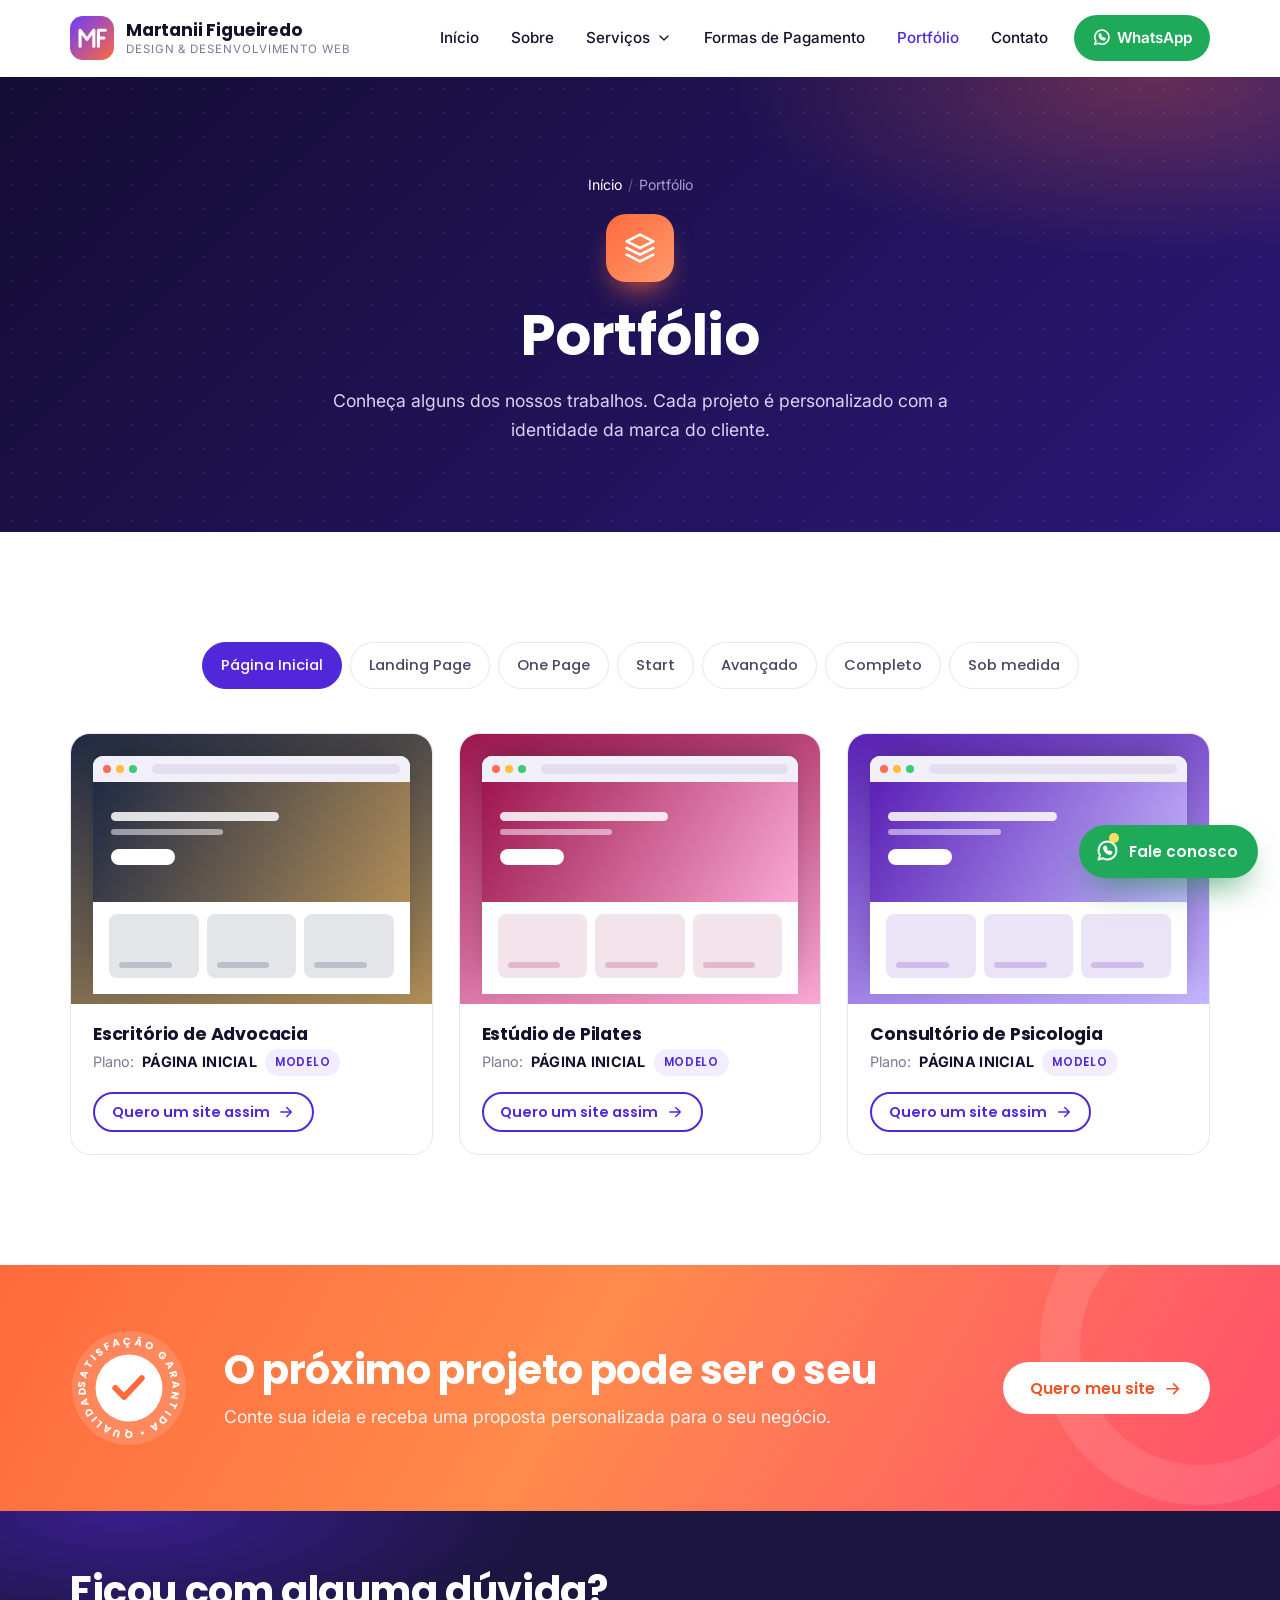
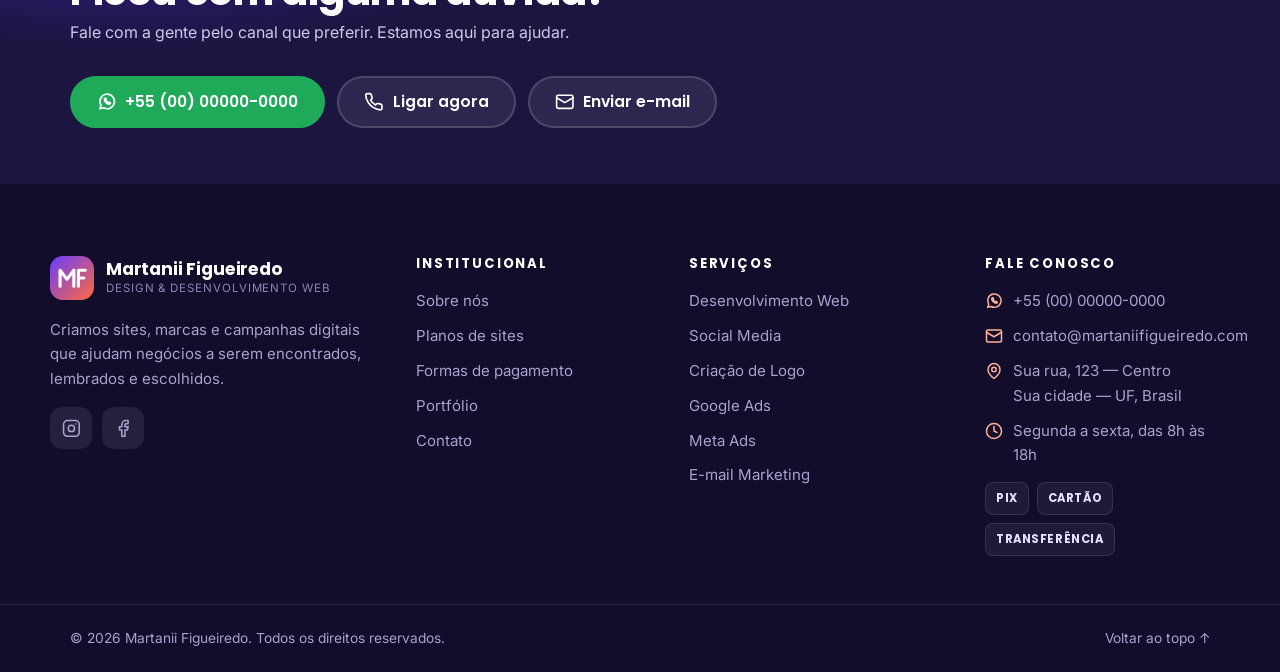
==== commit 8c77180f: "Reorganiza portfólio em abas por plano com projetos em arquivo de dados O portfólio agora tem uma ab" ====
--- a/portfolio.html
+++ b/portfolio.html
@@ -17,6 +17,7 @@
   <link rel="stylesheet" href="assets/css/style.css">
   <script>document.documentElement.className = "js";</script>
   <script src="assets/js/config.js" defer></script>
+  <script src="assets/js/portfolio.js" defer></script>
   <script src="assets/js/main.js" defer></script>
 </head>
 <body data-page="portfolio">
@@ -29,233 +30,16 @@
         <nav aria-label="Você está em"><ol class="breadcrumb"><li><a href="index.html">Início</a></li><li aria-current="page">Portfólio</li></ol></nav>
         <div class="hero-ico"><i data-icon="layers"></i></div>
         <h1>Portfólio</h1>
-        <p>Explore modelos de layout por plano e segmento. Cada projeto é personalizado com a identidade da sua marca.</p>
+        <p>Conheça alguns dos nossos trabalhos. Cada projeto é personalizado com a identidade da marca do cliente.</p>
       </div>
     </section>
 
     <section class="section" data-service="Desenvolvimento Web">
       <div class="container">
-        <!--
-          PARA ADICIONAR UM TRABALHO REAL: copie um bloco <article class="work">,
-          troque o nome, a categoria (data-cat) e as cores (--c1 / --c2).
-          Para mostrar uma imagem real, substitua o <div class="ui">...</div>
-          por <img src="assets/img/portfolio/nome.jpg" alt="Site do cliente">
-          e troque o botão por <a class="btn btn-outline btn-sm" href="https://site-do-cliente" target="_blank" rel="noopener">Ver site</a>.
-        -->
-        <div class="filters reveal" role="group" aria-label="Filtrar por plano"><button type="button" data-filter="all" aria-pressed="true">Todos</button><button type="button" data-filter="inicial" aria-pressed="false">Página Inicial</button><button type="button" data-filter="landing" aria-pressed="false">Landing Page</button><button type="button" data-filter="onepage" aria-pressed="false">One Page</button><button type="button" data-filter="start" aria-pressed="false">Start</button><button type="button" data-filter="avancado" aria-pressed="false">Avançado</button><button type="button" data-filter="completo" aria-pressed="false">Completo</button></div>
-        <div class="portfolio">
-          <article class="work reveal" data-cat="inicial">
-            <div class="work-thumb v1" style="--c1:#1f2a44;--c2:#b08d57" aria-hidden="true">
-              <div class="ui">
-                <div class="ui-bar"><i></i><i></i><i></i><em></em></div>
-                <div class="ui-hero"><div class="ui-line w60"></div><div class="ui-line w40 sm"></div><span class="ui-btn"></span></div>
-                <div class="ui-body"><div class="ui-card"></div><div class="ui-card"></div><div class="ui-card"></div></div>
-              </div>
-            </div>
-            <div class="work-info">
-              <h3>Escritório de Advocacia</h3>
-              <div class="work-meta"><span class="tag">Página Inicial</span><span>Modelo de layout</span></div>
-              <a class="btn btn-outline btn-sm" href="contato.html" data-plan="Página Inicial">Quero um site assim <i data-icon="arrow"></i></a>
-            </div>
-          </article>
-          <article class="work reveal" data-cat="landing">
-            <div class="work-thumb v2" style="--c1:#6b3e26;--c2:#d9a066" aria-hidden="true">
-              <div class="ui">
-                <div class="ui-bar"><i></i><i></i><i></i><em></em></div>
-                <div class="ui-hero"><div class="ui-line w60"></div><div class="ui-line w40 sm"></div><span class="ui-btn"></span></div>
-                <div class="ui-body"><div class="ui-card"></div><div class="ui-card"></div></div>
-              </div>
-            </div>
-            <div class="work-info">
-              <h3>Cafeteria</h3>
-              <div class="work-meta"><span class="tag">Landing Page</span><span>Modelo de layout</span></div>
-              <a class="btn btn-outline btn-sm" href="contato.html" data-plan="Landing Page">Quero um site assim <i data-icon="arrow"></i></a>
-            </div>
-          </article>
-          <article class="work reveal" data-cat="onepage">
-            <div class="work-thumb v3" style="--c1:#243b53;--c2:#f0b429" aria-hidden="true">
-              <div class="ui">
-                <div class="ui-bar"><i></i><i></i><i></i><em></em></div>
-                <div class="ui-hero"><div class="ui-line w60"></div><div class="ui-line w40 sm"></div><span class="ui-btn"></span></div>
-                <div class="ui-body"><div class="ui-card"></div><div class="ui-card"></div></div>
-              </div>
-            </div>
-            <div class="work-info">
-              <h3>Construtora</h3>
-              <div class="work-meta"><span class="tag">One Page</span><span>Modelo de layout</span></div>
-              <a class="btn btn-outline btn-sm" href="contato.html" data-plan="One Page">Quero um site assim <i data-icon="arrow"></i></a>
-            </div>
-          </article>
-          <article class="work reveal" data-cat="start">
-            <div class="work-thumb v1" style="--c1:#0e7490;--c2:#67e8f9" aria-hidden="true">
-              <div class="ui">
-                <div class="ui-bar"><i></i><i></i><i></i><em></em></div>
-                <div class="ui-hero"><div class="ui-line w60"></div><div class="ui-line w40 sm"></div><span class="ui-btn"></span></div>
-                <div class="ui-body"><div class="ui-card"></div><div class="ui-card"></div><div class="ui-card"></div></div>
-              </div>
-            </div>
-            <div class="work-info">
-              <h3>Clínica Odontológica</h3>
-              <div class="work-meta"><span class="tag">Start</span><span>Modelo de layout</span></div>
-              <a class="btn btn-outline btn-sm" href="contato.html" data-plan="Start">Quero um site assim <i data-icon="arrow"></i></a>
-            </div>
-          </article>
-          <article class="work reveal" data-cat="avancado">
-            <div class="work-thumb v2" style="--c1:#0369a1;--c2:#f97316" aria-hidden="true">
-              <div class="ui">
-                <div class="ui-bar"><i></i><i></i><i></i><em></em></div>
-                <div class="ui-hero"><div class="ui-line w60"></div><div class="ui-line w40 sm"></div><span class="ui-btn"></span></div>
-                <div class="ui-body"><div class="ui-card"></div><div class="ui-card"></div></div>
-              </div>
-            </div>
-            <div class="work-info">
-              <h3>Agência de Turismo</h3>
-              <div class="work-meta"><span class="tag">Avançado</span><span>Modelo de layout</span></div>
-              <a class="btn btn-outline btn-sm" href="contato.html" data-plan="Avançado">Quero um site assim <i data-icon="arrow"></i></a>
-            </div>
-          </article>
-          <article class="work reveal" data-cat="completo">
-            <div class="work-thumb v3" style="--c1:#14532d;--c2:#4ade80" aria-hidden="true">
-              <div class="ui">
-                <div class="ui-bar"><i></i><i></i><i></i><em></em></div>
-                <div class="ui-hero"><div class="ui-line w60"></div><div class="ui-line w40 sm"></div><span class="ui-btn"></span></div>
-                <div class="ui-body"><div class="ui-card"></div><div class="ui-card"></div></div>
-              </div>
-            </div>
-            <div class="work-info">
-              <h3>Imobiliária</h3>
-              <div class="work-meta"><span class="tag">Completo</span><span>Modelo de layout</span></div>
-              <a class="btn btn-outline btn-sm" href="contato.html" data-plan="Completo">Quero um site assim <i data-icon="arrow"></i></a>
-            </div>
-          </article>
-          <article class="work reveal" data-cat="inicial">
-            <div class="work-thumb v2" style="--c1:#9d174d;--c2:#f9a8d4" aria-hidden="true">
-              <div class="ui">
-                <div class="ui-bar"><i></i><i></i><i></i><em></em></div>
-                <div class="ui-hero"><div class="ui-line w60"></div><div class="ui-line w40 sm"></div><span class="ui-btn"></span></div>
-                <div class="ui-body"><div class="ui-card"></div><div class="ui-card"></div></div>
-              </div>
-            </div>
-            <div class="work-info">
-              <h3>Estúdio de Pilates</h3>
-              <div class="work-meta"><span class="tag">Página Inicial</span><span>Modelo de layout</span></div>
-              <a class="btn btn-outline btn-sm" href="contato.html" data-plan="Página Inicial">Quero um site assim <i data-icon="arrow"></i></a>
-            </div>
-          </article>
-          <article class="work reveal" data-cat="landing">
-            <div class="work-thumb v1" style="--c1:#1e3a8a;--c2:#60a5fa" aria-hidden="true">
-              <div class="ui">
-                <div class="ui-bar"><i></i><i></i><i></i><em></em></div>
-                <div class="ui-hero"><div class="ui-line w60"></div><div class="ui-line w40 sm"></div><span class="ui-btn"></span></div>
-                <div class="ui-body"><div class="ui-card"></div><div class="ui-card"></div><div class="ui-card"></div></div>
-              </div>
-            </div>
-            <div class="work-info">
-              <h3>Escritório de Contabilidade</h3>
-              <div class="work-meta"><span class="tag">Landing Page</span><span>Modelo de layout</span></div>
-              <a class="btn btn-outline btn-sm" href="contato.html" data-plan="Landing Page">Quero um site assim <i data-icon="arrow"></i></a>
-            </div>
-          </article>
-          <article class="work reveal" data-cat="onepage">
-            <div class="work-thumb v2" style="--c1:#7f1d1d;--c2:#fb923c" aria-hidden="true">
-              <div class="ui">
-                <div class="ui-bar"><i></i><i></i><i></i><em></em></div>
-                <div class="ui-hero"><div class="ui-line w60"></div><div class="ui-line w40 sm"></div><span class="ui-btn"></span></div>
-                <div class="ui-body"><div class="ui-card"></div><div class="ui-card"></div></div>
-              </div>
-            </div>
-            <div class="work-info">
-              <h3>Restaurante</h3>
-              <div class="work-meta"><span class="tag">One Page</span><span>Modelo de layout</span></div>
-              <a class="btn btn-outline btn-sm" href="contato.html" data-plan="One Page">Quero um site assim <i data-icon="arrow"></i></a>
-            </div>
-          </article>
-          <article class="work reveal" data-cat="start">
-            <div class="work-thumb v3" style="--c1:#6d28d9;--c2:#fcd34d" aria-hidden="true">
-              <div class="ui">
-                <div class="ui-bar"><i></i><i></i><i></i><em></em></div>
-                <div class="ui-hero"><div class="ui-line w60"></div><div class="ui-line w40 sm"></div><span class="ui-btn"></span></div>
-                <div class="ui-body"><div class="ui-card"></div><div class="ui-card"></div></div>
-              </div>
-            </div>
-            <div class="work-info">
-              <h3>Pet Shop</h3>
-              <div class="work-meta"><span class="tag">Start</span><span>Modelo de layout</span></div>
-              <a class="btn btn-outline btn-sm" href="contato.html" data-plan="Start">Quero um site assim <i data-icon="arrow"></i></a>
-            </div>
-          </article>
-          <article class="work reveal" data-cat="avancado">
-            <div class="work-thumb v1" style="--c1:#334155;--c2:#38bdf8" aria-hidden="true">
-              <div class="ui">
-                <div class="ui-bar"><i></i><i></i><i></i><em></em></div>
-                <div class="ui-hero"><div class="ui-line w60"></div><div class="ui-line w40 sm"></div><span class="ui-btn"></span></div>
-                <div class="ui-body"><div class="ui-card"></div><div class="ui-card"></div><div class="ui-card"></div></div>
-              </div>
-            </div>
-            <div class="work-info">
-              <h3>Engenharia</h3>
-              <div class="work-meta"><span class="tag">Avançado</span><span>Modelo de layout</span></div>
-              <a class="btn btn-outline btn-sm" href="contato.html" data-plan="Avançado">Quero um site assim <i data-icon="arrow"></i></a>
-            </div>
-          </article>
-          <article class="work reveal" data-cat="completo">
-            <div class="work-thumb v2" style="--c1:#be185d;--c2:#fb7185" aria-hidden="true">
-              <div class="ui">
-                <div class="ui-bar"><i></i><i></i><i></i><em></em></div>
-                <div class="ui-hero"><div class="ui-line w60"></div><div class="ui-line w40 sm"></div><span class="ui-btn"></span></div>
-                <div class="ui-body"><div class="ui-card"></div><div class="ui-card"></div></div>
-              </div>
-            </div>
-            <div class="work-info">
-              <h3>Loja de Moda</h3>
-              <div class="work-meta"><span class="tag">Completo</span><span>Modelo de layout</span></div>
-              <a class="btn btn-outline btn-sm" href="contato.html" data-plan="Completo">Quero um site assim <i data-icon="arrow"></i></a>
-            </div>
-          </article>
-          <article class="work reveal" data-cat="inicial">
-            <div class="work-thumb v3" style="--c1:#5b21b6;--c2:#c4b5fd" aria-hidden="true">
-              <div class="ui">
-                <div class="ui-bar"><i></i><i></i><i></i><em></em></div>
-                <div class="ui-hero"><div class="ui-line w60"></div><div class="ui-line w40 sm"></div><span class="ui-btn"></span></div>
-                <div class="ui-body"><div class="ui-card"></div><div class="ui-card"></div></div>
-              </div>
-            </div>
-            <div class="work-info">
-              <h3>Consultório de Psicologia</h3>
-              <div class="work-meta"><span class="tag">Página Inicial</span><span>Modelo de layout</span></div>
-              <a class="btn btn-outline btn-sm" href="contato.html" data-plan="Página Inicial">Quero um site assim <i data-icon="arrow"></i></a>
-            </div>
-          </article>
-          <article class="work reveal" data-cat="landing">
-            <div class="work-thumb v3" style="--c1:#111827;--c2:#ef4444" aria-hidden="true">
-              <div class="ui">
-                <div class="ui-bar"><i></i><i></i><i></i><em></em></div>
-                <div class="ui-hero"><div class="ui-line w60"></div><div class="ui-line w40 sm"></div><span class="ui-btn"></span></div>
-                <div class="ui-body"><div class="ui-card"></div><div class="ui-card"></div></div>
-              </div>
-            </div>
-            <div class="work-info">
-              <h3>Oficina Mecânica</h3>
-              <div class="work-meta"><span class="tag">Landing Page</span><span>Modelo de layout</span></div>
-              <a class="btn btn-outline btn-sm" href="contato.html" data-plan="Landing Page">Quero um site assim <i data-icon="arrow"></i></a>
-            </div>
-          </article>
-          <article class="work reveal" data-cat="onepage">
-            <div class="work-thumb v1" style="--c1:#047857;--c2:#facc15" aria-hidden="true">
-              <div class="ui">
-                <div class="ui-bar"><i></i><i></i><i></i><em></em></div>
-                <div class="ui-hero"><div class="ui-line w60"></div><div class="ui-line w40 sm"></div><span class="ui-btn"></span></div>
-                <div class="ui-body"><div class="ui-card"></div><div class="ui-card"></div><div class="ui-card"></div></div>
-              </div>
-            </div>
-            <div class="work-info">
-              <h3>Escola de Idiomas</h3>
-              <div class="work-meta"><span class="tag">One Page</span><span>Modelo de layout</span></div>
-              <a class="btn btn-outline btn-sm" href="contato.html" data-plan="One Page">Quero um site assim <i data-icon="arrow"></i></a>
-            </div>
-          </article>
-        </div>
-        <div class="load-more"><button class="btn btn-primary" id="load-more" type="button">Ver mais projetos</button></div>
+        <!-- Os projetos ficam em assets/js/portfolio.js (veja as instruções no topo do arquivo). -->
+        <div class="filters reveal" id="portfolio-tabs" role="tablist" aria-label="Planos"></div>
+        <div class="portfolio" id="portfolio-grid" role="tabpanel" aria-live="polite"></div>
+        <div class="load-more"><button class="btn btn-primary" id="load-more" type="button">Ver mais</button></div>
       </div>
     </section>
 
--- a/assets/css/style.css
+++ b/assets/css/style.css
@@ -560,11 +560,13 @@
 }
 .work:hover { transform: translateY(-6px); box-shadow: var(--shadow); }
 .work[hidden] { display: none; }
-.work-thumb { padding: 22px 22px 0; background: linear-gradient(160deg, var(--c1), var(--c2)); }
+.work-thumb { aspect-ratio: 4 / 3; overflow: hidden; padding: 22px 22px 0; background: linear-gradient(160deg, var(--c1), var(--c2)); }
+.work-thumb.has-img { padding: 0; background: var(--bg-alt); }
+.work-thumb.has-img img { width: 100%; height: 100%; object-fit: cover; object-position: top; }
 .work-thumb .ui { border-radius: 10px 10px 0 0; box-shadow: 0 -10px 30px -10px rgba(0, 0, 0, .35); }
-.work-thumb .ui-hero { background: linear-gradient(120deg, var(--c1), var(--c2)); padding: 18px; }
+.work-thumb .ui-hero { background: linear-gradient(120deg, var(--c1), var(--c2)); padding: 30px 18px; }
 .work-thumb .ui-body { padding: 12px 16px 16px; gap: 8px; }
-.work-thumb .ui-card { height: 40px; background: color-mix(in srgb, var(--c1) 12%, #fff); }
+.work-thumb .ui-card { height: 64px; background: color-mix(in srgb, var(--c1) 12%, #fff); }
 .work-thumb .ui-card::after { background: color-mix(in srgb, var(--c1) 30%, #fff); }
 .work-thumb.v2 .ui-body { grid-template-columns: 2fr 1fr; }
 .work-thumb.v3 .ui-body { grid-template-columns: 1fr 1fr; }
@@ -578,6 +580,8 @@
   text-transform: uppercase; padding: 4px 10px; border-radius: 999px; background: var(--primary-50); color: var(--primary);
 }
 .work-info .btn { margin-top: 16px; }
+.work-plan { margin: 0; font-size: .9rem; color: var(--muted); display: flex; align-items: center; gap: 8px; flex-wrap: wrap; }
+.work-plan strong { color: var(--ink); letter-spacing: .02em; }
 .load-more { text-align: center; margin-top: 44px; }
 
 /* ---------- Contato ---------- */
